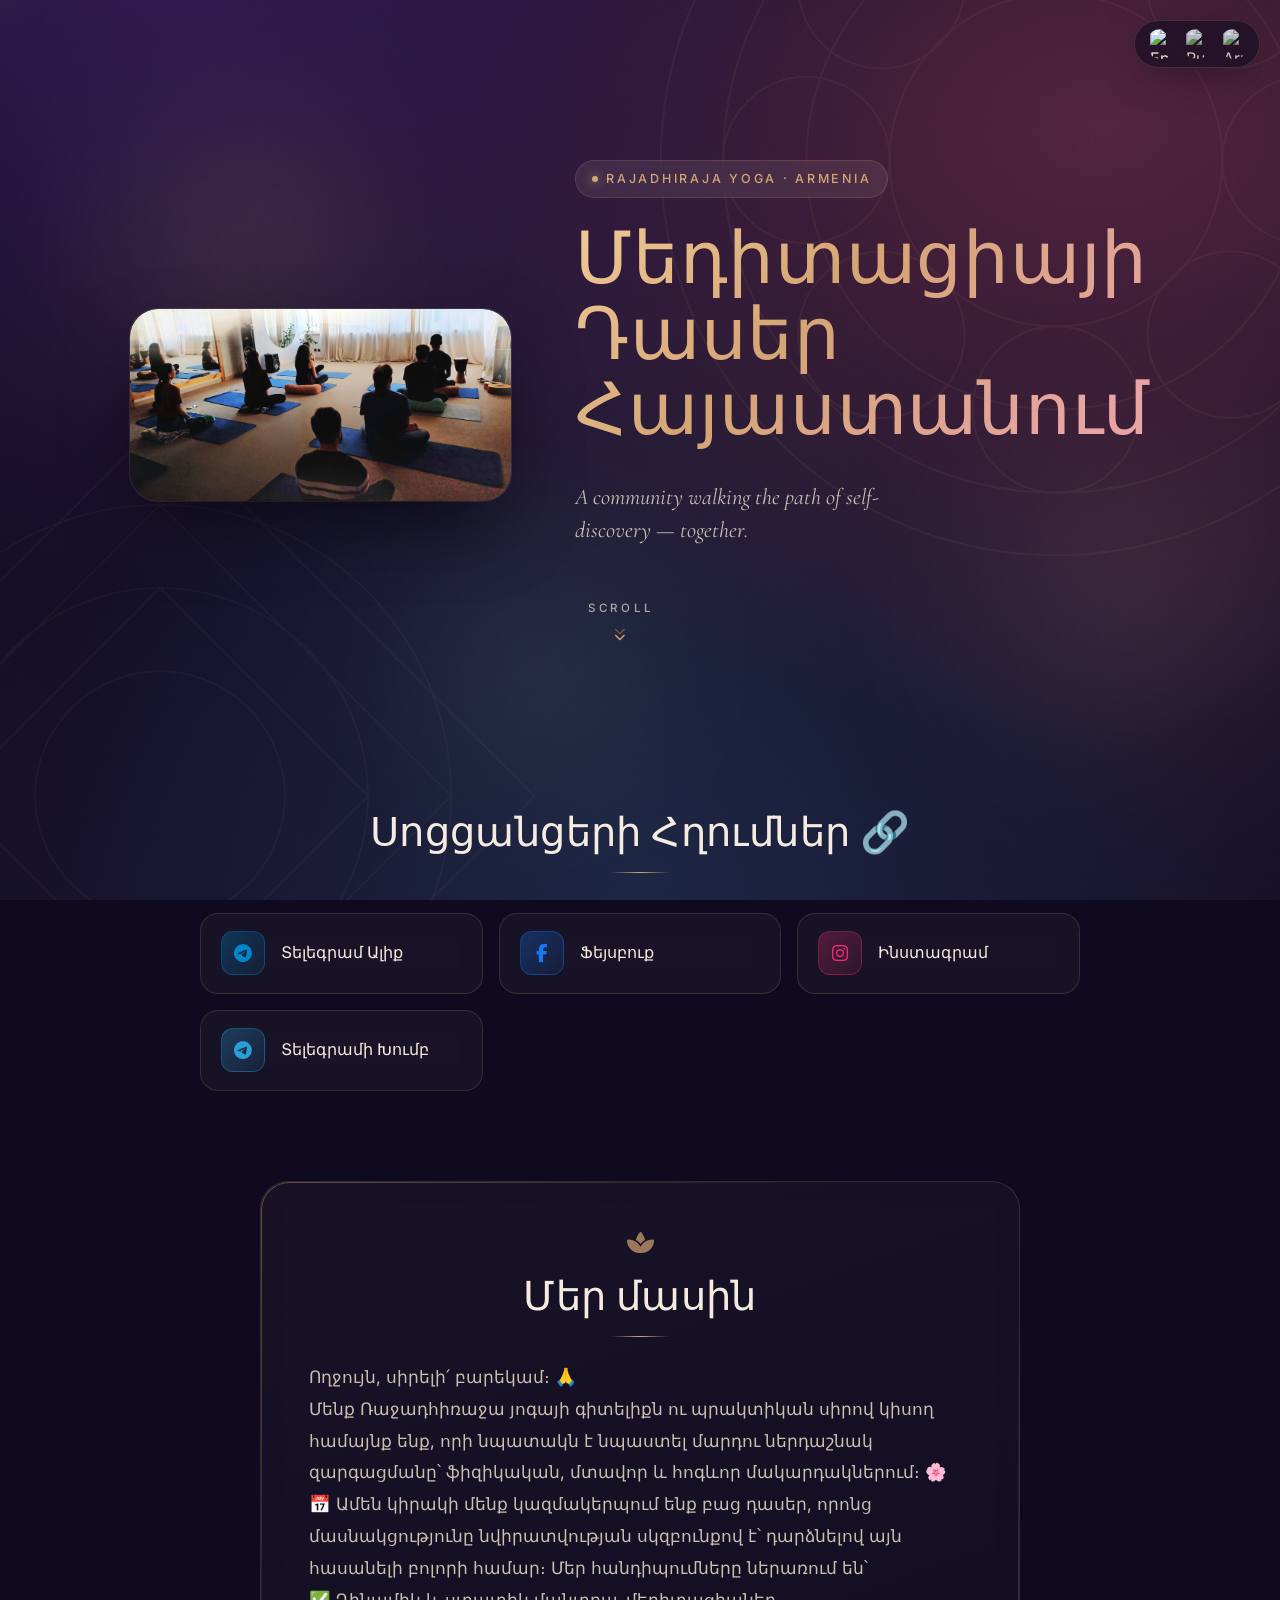
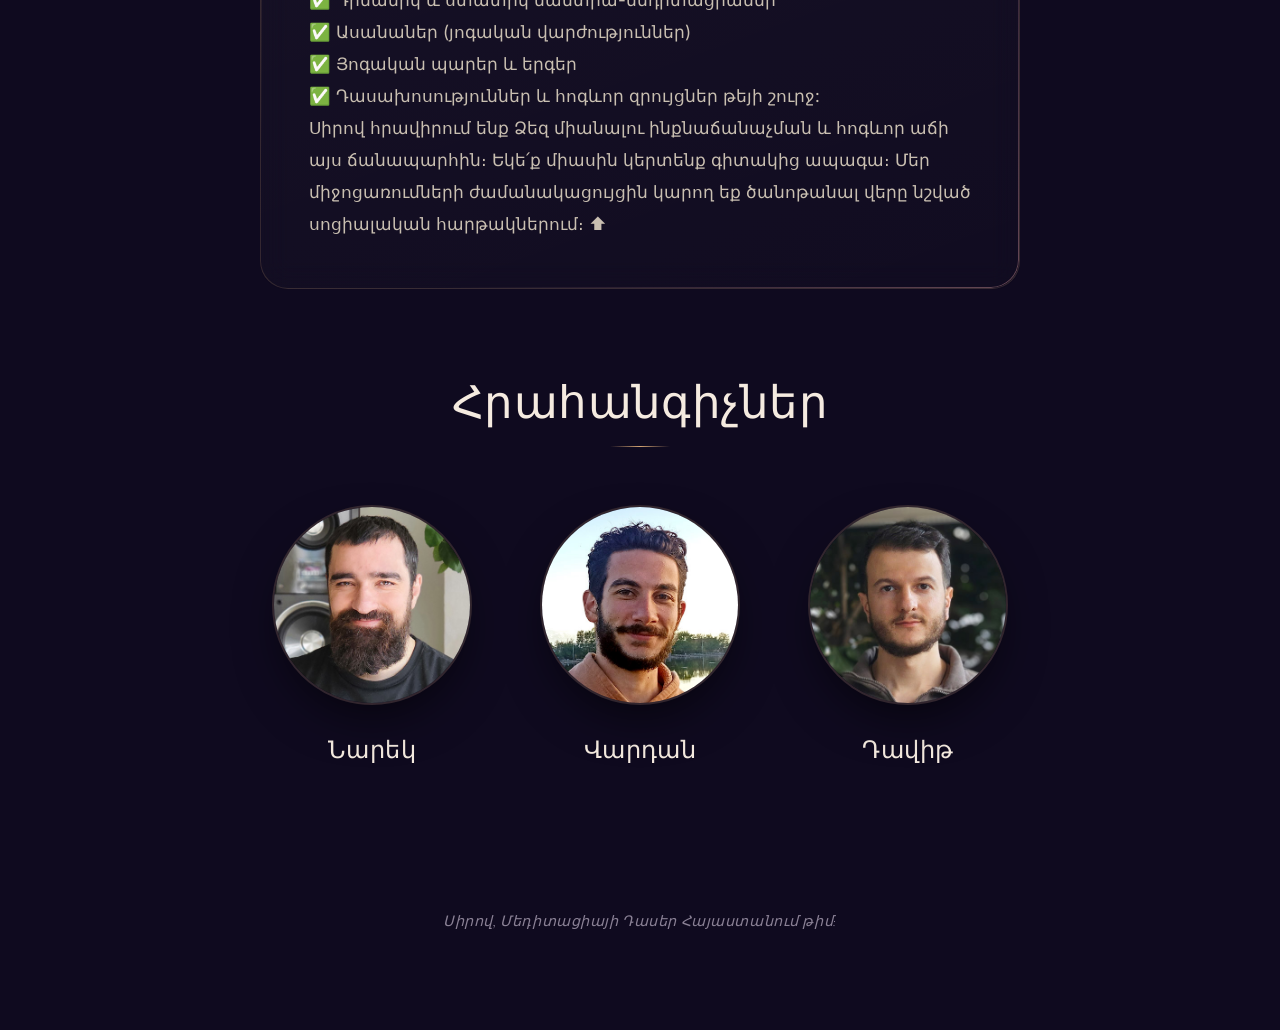
==== index.html @ d93dd768 "upgrade" ====
<!DOCTYPE html>
<html lang="en">
<head>
    <meta charset="UTF-8">
    <meta name="viewport" content="width=device-width, initial-scale=1.0">
    <meta name="theme-color" content="#1a1430">
    <meta name="description" content="Meditation Steps Armenia — a community sharing the wisdom and practice of Rajadhiraja yoga and meditation.">
    <title>Meditation Steps Armenia</title>

    <link rel="preconnect" href="https://fonts.googleapis.com">
    <link rel="preconnect" href="https://fonts.gstatic.com" crossorigin>
    <link href="https://fonts.googleapis.com/css2?family=Cormorant+Garamond:ital,wght@0,400;0,500;0,600;0,700;1,400&family=Inter:wght@300;400;500;600;700&family=Caveat:wght@500;600&display=swap" rel="stylesheet">
    <link rel="stylesheet" href="https://cdnjs.cloudflare.com/ajax/libs/font-awesome/6.5.1/css/all.min.css">
    <link rel="stylesheet" href="styles.css">
</head>
<body>
    <!-- Animated background -->
    <div class="cosmos" aria-hidden="true">
        <div class="cosmos__gradient"></div>
        <div class="cosmos__mandala cosmos__mandala--one">
            <svg viewBox="0 0 200 200" xmlns="http://www.w3.org/2000/svg">
                <g fill="none" stroke="currentColor" stroke-width="0.5">
                    <circle cx="100" cy="100" r="40"/>
                    <circle cx="100" cy="100" r="60"/>
                    <circle cx="100" cy="100" r="80"/>
                    <circle cx="100" cy="100" r="95"/>
                    <g>
                        <circle cx="100" cy="40" r="20"/>
                        <circle cx="100" cy="160" r="20"/>
                        <circle cx="40" cy="100" r="20"/>
                        <circle cx="160" cy="100" r="20"/>
                        <circle cx="58" cy="58" r="20"/>
                        <circle cx="142" cy="142" r="20"/>
                        <circle cx="58" cy="142" r="20"/>
                        <circle cx="142" cy="58" r="20"/>
                    </g>
                </g>
            </svg>
        </div>
        <div class="cosmos__mandala cosmos__mandala--two">
            <svg viewBox="0 0 200 200" xmlns="http://www.w3.org/2000/svg">
                <g fill="none" stroke="currentColor" stroke-width="0.4">
                    <polygon points="100,10 190,100 100,190 10,100"/>
                    <polygon points="100,30 170,100 100,170 30,100"/>
                    <polygon points="100,50 150,100 100,150 50,100"/>
                    <circle cx="100" cy="100" r="70"/>
                    <circle cx="100" cy="100" r="50"/>
                    <circle cx="100" cy="100" r="30"/>
                </g>
            </svg>
        </div>
        <div class="cosmos__orb cosmos__orb--one"></div>
        <div class="cosmos__orb cosmos__orb--two"></div>
        <div class="cosmos__orb cosmos__orb--three"></div>
    </div>

    <!-- Language Selector -->
    <header class="language-header">
        <div class="language-selector">
            <div class="language-item" data-lang="en" title="English">
                <img src="https://flagcdn.com/24x18/gb.png" alt="English">
            </div>
            <div class="language-item" data-lang="ru" title="Русский">
                <img src="https://flagcdn.com/24x18/ru.png" alt="Russian">
            </div>
            <div class="language-item" data-lang="am" title="Հայերեն">
                <img src="https://flagcdn.com/24x18/am.png" alt="Armenian">
            </div>
        </div>
    </header>

    <main class="container">
        <!-- Hero -->
        <section class="hero reveal">
            <div class="hero__visual">
                <div class="hero__frame">
                    <div class="single-image">
                        <img src="images/meditation-image.jpg" alt="Meditation Steps Armenia">
                    </div>
                    <div class="hero__glow"></div>
                </div>
            </div>
            <div class="hero__copy">
                <span class="eyebrow">
                    <span class="eyebrow__dot"></span>
                    Rajadhiraja Yoga · Armenia
                </span>
                <h1 class="main-header">Meditation Steps Armenia</h1>
                <p class="hero__tagline">A community walking the path of self-discovery — together.</p>
                <a href="#about" class="hero__scroll" aria-label="Scroll to content">
                    <span class="hero__scroll-label">Scroll</span>
                    <span class="hero__scroll-chevrons" aria-hidden="true">
                        <i class="fas fa-chevron-down"></i>
                        <i class="fas fa-chevron-down"></i>
                    </span>
                </a>
            </div>
        </section>

        <!-- Social Links -->
        <section class="section reveal">
            <h2 class="social-links-header">Social Media Links</h2>
            <div class="social-links">
                <a href="https://t.me/meditationstepsarmenia" target="_blank" rel="noopener" class="social-card telegram-channel" style="--brand:#0088cc;">
                    <span class="social-card__icon"><i class="fab fa-telegram-plane"></i></span>
                    <span class="social-card__label">Telegram Channel</span>
                    <span class="social-card__arrow"><i class="fas fa-arrow-up-right-from-square"></i></span>
                </a>
                <a href="https://www.facebook.com/profile.php?id=100045070191879" target="_blank" rel="noopener" class="social-card facebook-page" style="--brand:#1877f2;">
                    <span class="social-card__icon"><i class="fab fa-facebook-f"></i></span>
                    <span class="social-card__label">Facebook</span>
                    <span class="social-card__arrow"><i class="fas fa-arrow-up-right-from-square"></i></span>
                </a>
                <a href="https://www.instagram.com/meditationsteps_armenia/" target="_blank" rel="noopener" class="social-card instagram-page" style="--brand:#e1306c;">
                    <span class="social-card__icon"><i class="fab fa-instagram"></i></span>
                    <span class="social-card__label">Instagram</span>
                    <span class="social-card__arrow"><i class="fas fa-arrow-up-right-from-square"></i></span>
                </a>
                <a href="https://t.me/+H6SYQxOiGNYxMTMy" target="_blank" rel="noopener" class="social-card telegram-group" style="--brand:#27a0d8;">
                    <span class="social-card__icon"><i class="fab fa-telegram-plane"></i></span>
                    <span class="social-card__label">Telegram Group</span>
                    <span class="social-card__arrow"><i class="fas fa-arrow-up-right-from-square"></i></span>
                </a>
            </div>
        </section>

        <!-- Events -->
        <section class="section reveal">
            <div id="events-container"></div>
        </section>

        <!-- About -->
        <section id="about" class="section section--about reveal">
            <div class="section__decor">
                <i class="fas fa-spa"></i>
            </div>
            <h2 class="who-we-are-header">Who are we?</h2>
            <p class="who-we-are-desc">We are a community of Rajadhiraja yoga enthusiasts dedicated to spreading the timeless wisdom of yoga.</p>
        </section>

        <!-- Instructors -->
        <section class="section section--instructors reveal">
            <h1 class="instructors">Our Instructors</h1>
            <div class="image-container">
                <article class="image-item-instructor">
                    <div class="instructor-frame">
                        <img src="images/instructor_narek.jpg" alt="Narek">
                        <span class="instructor-frame__ring"></span>
                    </div>
                    <p class="instructor_narek">Narek</p>
                </article>
                <article class="image-item-instructor is-disabled" hidden>
                    <div class="instructor-frame">
                        <img src="images/instructor_vardan.jpg" alt="Vardan">
                        <span class="instructor-frame__ring"></span>
                    </div>
                    <p class="instructor_vardan">Vardan</p>
                </article>
                <article class="image-item-instructor">
                    <div class="instructor-frame">
                        <img src="images/instructor_davit.jpg" alt="Davit">
                        <span class="instructor-frame__ring"></span>
                    </div>
                    <p class="instructor_davit">Davit</p>
                </article>
            </div>
        </section>

        <footer>
            <div class="footer__ornament">
                <span></span>
                <i class="fas fa-om"></i>
                <span></span>
            </div>
            <p>Kindly, Meditation Steps Armenia team.</p>
        </footer>
    </main>

    <script src="events.js"></script>
    <script type="module" src="script.js"></script>
    <script>
        // Scroll-reveal animations
        const revealObserver = new IntersectionObserver((entries) => {
            entries.forEach(entry => {
                if (entry.isIntersecting) {
                    entry.target.classList.add('is-visible');
                    revealObserver.unobserve(entry.target);
                }
            });
        }, { threshold: 0.12, rootMargin: '0px 0px -60px 0px' });

        document.querySelectorAll('.reveal').forEach(el => revealObserver.observe(el));

        // Re-observe dynamically created event cards
        const eventsContainer = document.getElementById('events-container');
        if (eventsContainer) {
            const mo = new MutationObserver(() => {
                document.querySelectorAll('.event-item:not(.reveal-init)').forEach((el, i) => {
                    el.classList.add('reveal-init');
                    el.style.setProperty('--reveal-delay', `${i * 80}ms`);
                    revealObserver.observe(el);
                    el.classList.add('reveal');
                });
            });
            mo.observe(eventsContainer, { childList: true, subtree: true });
        }

        // Parallax on hero image
        const heroFrame = document.querySelector('.hero__frame');
        if (heroFrame && window.matchMedia('(pointer: fine)').matches) {
            heroFrame.addEventListener('mousemove', (e) => {
                const r = heroFrame.getBoundingClientRect();
                const x = (e.clientX - r.left) / r.width - 0.5;
                const y = (e.clientY - r.top) / r.height - 0.5;
                heroFrame.style.setProperty('--rx', `${y * -6}deg`);
                heroFrame.style.setProperty('--ry', `${x * 8}deg`);
            });
            heroFrame.addEventListener('mouseleave', () => {
                heroFrame.style.setProperty('--rx', '0deg');
                heroFrame.style.setProperty('--ry', '0deg');
            });
        }

        // Soft cursor glow on pointer-fine devices
        if (window.matchMedia('(pointer: fine)').matches) {
            const glow = document.createElement('div');
            glow.className = 'cursor-glow';
            document.body.appendChild(glow);
            window.addEventListener('mousemove', (e) => {
                glow.style.transform = `translate(${e.clientX}px, ${e.clientY}px)`;
            });
        }
    </script>
</body>
</html>
---- styles.css ----
/* ============================================
   Meditation Steps Armenia — Sacred Dawn theme
   ============================================ */

:root {
  /* Palette */
  --c-bg-deep: #0f0a1f;
  --c-bg: #1a1430;
  --c-bg-soft: #241a45;
  --c-surface: rgba(255, 245, 230, 0.04);
  --c-surface-strong: rgba(255, 245, 230, 0.08);
  --c-border: rgba(212, 165, 116, 0.18);
  --c-border-strong: rgba(212, 165, 116, 0.35);

  --c-gold: #d4a574;
  --c-gold-bright: #f0c896;
  --c-gold-deep: #b8864e;
  --c-rose: #e8a4a4;
  --c-sage: #a8b5a0;
  --c-coral: #e89b7a;

  --c-text: #f5ebe0;
  --c-text-muted: #c9bfb1;
  --c-text-dim: #8a8195;

  /* Typography */
  --ff-serif: 'Cormorant Garamond', 'Georgia', serif;
  --ff-sans: 'Inter', -apple-system, BlinkMacSystemFont, 'Segoe UI', sans-serif;
  --ff-script: 'Caveat', cursive;

  /* Tokens */
  --radius-sm: 8px;
  --radius: 18px;
  --radius-lg: 28px;
  --radius-pill: 999px;

  --shadow-soft: 0 10px 40px -12px rgba(0, 0, 0, 0.5);
  --shadow-glow: 0 0 60px -10px rgba(212, 165, 116, 0.35);

  --ease-out: cubic-bezier(0.16, 1, 0.3, 1);
  --ease-spring: cubic-bezier(0.34, 1.56, 0.64, 1);
}

* {
  margin: 0;
  padding: 0;
  box-sizing: border-box;
}

html {
  scroll-behavior: smooth;
}

body {
  font-family: var(--ff-sans);
  font-weight: 400;
  line-height: 1.7;
  color: var(--c-text);
  background: var(--c-bg-deep);
  min-height: 100vh;
  overflow-x: hidden;
  -webkit-font-smoothing: antialiased;
  -moz-osx-font-smoothing: grayscale;
  position: relative;
}

/* Subtle grain on entire page */
body::before {
  content: '';
  position: fixed;
  inset: 0;
  pointer-events: none;
  z-index: 1;
  opacity: 0.4;
  mix-blend-mode: overlay;
  background-image: url("data:image/svg+xml;utf8,<svg xmlns='http://www.w3.org/2000/svg' width='200' height='200'><filter id='n'><feTurbulence type='fractalNoise' baseFrequency='0.85' numOctaves='2' stitchTiles='stitch'/><feColorMatrix values='0 0 0 0 0  0 0 0 0 0  0 0 0 0 0  0 0 0 0.4 0'/></filter><rect width='200' height='200' filter='url(%23n)'/></svg>");
}

/* ============ Cosmic background ============ */

.cosmos {
  position: fixed;
  inset: 0;
  z-index: 0;
  overflow: hidden;
  pointer-events: none;
}

.cosmos__gradient {
  position: absolute;
  inset: -10%;
  background:
    radial-gradient(ellipse at 20% 0%, #3b1f5e 0%, transparent 45%),
    radial-gradient(ellipse at 80% 20%, #5a2845 0%, transparent 50%),
    radial-gradient(ellipse at 50% 90%, #1f2a4a 0%, transparent 55%),
    linear-gradient(180deg, var(--c-bg-deep) 0%, var(--c-bg) 100%);
}

.cosmos__mandala {
  position: absolute;
  color: var(--c-gold);
  opacity: 0.07;
  width: 65vw;
  max-width: 900px;
  aspect-ratio: 1;
}

.cosmos__mandala svg {
  width: 100%;
  height: 100%;
}

.cosmos__mandala--one {
  top: -20vw;
  right: -15vw;
  animation: spin-slow 120s linear infinite;
}

.cosmos__mandala--two {
  bottom: -25vw;
  left: -20vw;
  animation: spin-slow 180s linear infinite reverse;
  color: var(--c-rose);
  opacity: 0.05;
}

.cosmos__orb {
  position: absolute;
  border-radius: 50%;
  filter: blur(80px);
  opacity: 0.55;
  animation: float-orb 18s ease-in-out infinite;
}

.cosmos__orb--one {
  width: 360px;
  height: 360px;
  background: radial-gradient(circle, rgba(212, 165, 116, 0.5), transparent 70%);
  top: 8%;
  left: 5%;
}

.cosmos__orb--two {
  width: 480px;
  height: 480px;
  background: radial-gradient(circle, rgba(232, 164, 164, 0.35), transparent 70%);
  top: 40%;
  right: -8%;
  animation-delay: -6s;
  animation-duration: 22s;
}

.cosmos__orb--three {
  width: 300px;
  height: 300px;
  background: radial-gradient(circle, rgba(168, 181, 160, 0.4), transparent 70%);
  bottom: 10%;
  left: 30%;
  animation-delay: -12s;
  animation-duration: 26s;
}

@keyframes spin-slow {
  to { transform: rotate(360deg); }
}

@keyframes float-orb {
  0%, 100% { transform: translate(0, 0) scale(1); }
  33% { transform: translate(40px, -30px) scale(1.08); }
  66% { transform: translate(-30px, 40px) scale(0.95); }
}

/* ============ Cursor glow ============ */
.cursor-glow {
  position: fixed;
  top: 0;
  left: 0;
  width: 24px;
  height: 24px;
  margin: -12px 0 0 -12px;
  border-radius: 50%;
  background: radial-gradient(circle, rgba(240, 200, 150, 0.5), transparent 65%);
  filter: blur(20px);
  pointer-events: none;
  z-index: 2;
  transition: transform 0.15s ease-out;
  will-change: transform;
}

/* ============ Layout ============ */

.container {
  position: relative;
  z-index: 5;
  max-width: 1100px;
  margin-inline: auto;
  padding: 0 clamp(1.25rem, 4vw, 2.5rem) 4rem;
}

.section {
  margin-block: clamp(3rem, 7vw, 6rem);
  position: relative;
}

.section__decor {
  display: flex;
  justify-content: center;
  margin-bottom: 1.25rem;
  font-size: 1.5rem;
  color: var(--c-gold);
  opacity: 0.7;
}

/* ============ Reveal animations ============ */

.reveal {
  opacity: 0;
  transform: translateY(40px);
  transition:
    opacity 0.9s var(--ease-out),
    transform 0.9s var(--ease-out);
  transition-delay: var(--reveal-delay, 0ms);
}

.reveal.is-visible {
  opacity: 1;
  transform: translateY(0);
}

@media (prefers-reduced-motion: reduce) {
  .reveal { opacity: 1; transform: none; transition: none; }
  .cosmos__mandala, .cosmos__orb { animation: none; }
}

/* ============ Typography ============ */

h1, h2, h3 {
  font-family: var(--ff-serif);
  font-weight: 500;
  letter-spacing: 0.01em;
  line-height: 1.15;
  color: var(--c-text);
}

.eyebrow {
  display: inline-flex;
  align-items: center;
  gap: 0.5rem;
  font-family: var(--ff-sans);
  font-size: 0.78rem;
  font-weight: 500;
  text-transform: uppercase;
  letter-spacing: 0.22em;
  color: var(--c-gold);
  padding: 0.45rem 1rem;
  background: var(--c-surface-strong);
  border: 1px solid var(--c-border);
  border-radius: var(--radius-pill);
  backdrop-filter: blur(10px);
  -webkit-backdrop-filter: blur(10px);
}

.eyebrow__dot {
  width: 6px;
  height: 6px;
  border-radius: 50%;
  background: var(--c-gold);
  box-shadow: 0 0 12px var(--c-gold);
  animation: pulse 2.4s ease-in-out infinite;
}

@keyframes pulse {
  0%, 100% { opacity: 1; transform: scale(1); }
  50% { opacity: 0.5; transform: scale(0.8); }
}

.main-header {
  font-family: var(--ff-serif);
  font-size: clamp(2.5rem, 6vw, 4.5rem);
  font-weight: 500;
  line-height: 1.05;
  background: linear-gradient(135deg, var(--c-gold-bright) 0%, var(--c-gold) 40%, var(--c-rose) 90%);
  -webkit-background-clip: text;
  background-clip: text;
  -webkit-text-fill-color: transparent;
  text-align: left;
  margin: 0.5rem 0 0.75rem;
}

h2 {
  font-size: clamp(1.75rem, 3.5vw, 2.5rem);
  text-align: center;
  margin-bottom: 2rem;
  position: relative;
}

h2::after {
  content: '';
  display: block;
  width: 60px;
  height: 1px;
  background: linear-gradient(90deg, transparent, var(--c-gold), transparent);
  margin: 1rem auto 0;
}

/* ============ Language Header ============ */

.language-header {
  position: fixed;
  top: 1.25rem;
  right: 1.25rem;
  z-index: 50;
}

.language-selector {
  display: flex;
  align-items: center;
  gap: 0.4rem;
  padding: 0.5rem 0.65rem;
  background: rgba(15, 10, 31, 0.6);
  border: 1px solid var(--c-border);
  border-radius: var(--radius-pill);
  backdrop-filter: blur(20px);
  -webkit-backdrop-filter: blur(20px);
  box-shadow: var(--shadow-soft);
}

.language-item {
  position: relative;
  cursor: pointer;
  width: 30px;
  height: 30px;
  border-radius: 50%;
  display: grid;
  place-items: center;
  transition: transform 0.3s var(--ease-spring);
  overflow: hidden;
}

.language-item img {
  width: 22px;
  height: auto;
  display: block;
  border-radius: 3px;
  filter: grayscale(0.4) brightness(0.85);
  transition: filter 0.3s ease;
}

.language-item:hover {
  transform: scale(1.15);
}

.language-item:hover img {
  filter: none;
}

.language-item.selected img {
  filter: none;
}

.language-item.selected::after {
  content: '';
  position: absolute;
  inset: -3px;
  border: 1.5px solid var(--c-gold);
  border-radius: 50%;
  background: transparent;
  z-index: 1;
  animation: ring-in 0.5s var(--ease-spring);
}

@keyframes ring-in {
  from { transform: scale(0.6); opacity: 0; }
  to { transform: scale(1); opacity: 1; }
}

/* ============ Hero ============ */

.hero {
  display: grid;
  grid-template-columns: 1.1fr 1fr;
  gap: clamp(1.5rem, 5vw, 4rem);
  align-items: center;
  min-height: clamp(420px, 80vh, 720px);
  padding-top: clamp(4rem, 10vh, 7rem);
}

.hero__visual {
  perspective: 1200px;
}

.hero__frame {
  position: relative;
  border-radius: var(--radius-lg);
  overflow: hidden;
  transform: rotateX(var(--rx, 0deg)) rotateY(var(--ry, 0deg));
  transition: transform 0.5s var(--ease-out);
  transform-style: preserve-3d;
  box-shadow:
    0 30px 80px -20px rgba(0, 0, 0, 0.7),
    0 0 0 1px var(--c-border);
}

.hero__frame::before {
  content: '';
  position: absolute;
  inset: 0;
  background: linear-gradient(135deg, rgba(212, 165, 116, 0.12), transparent 50%, rgba(232, 164, 164, 0.1));
  z-index: 2;
  pointer-events: none;
  mix-blend-mode: overlay;
}

.single-image {
  text-align: center;
  margin: 0;
}

.single-image img {
  display: block;
  width: 100%;
  height: auto;
  border-radius: var(--radius-lg);
  transition: transform 1.2s var(--ease-out);
}

.hero__frame:hover .single-image img {
  transform: scale(1.04);
}

.hero__glow {
  position: absolute;
  inset: -20%;
  background: radial-gradient(circle at 30% 30%, rgba(212, 165, 116, 0.35), transparent 60%);
  filter: blur(40px);
  z-index: -1;
  opacity: 0.8;
  animation: float-orb 14s ease-in-out infinite;
}

.hero__copy {
  display: flex;
  flex-direction: column;
  align-items: flex-start;
  gap: 1.1rem;
  position: relative;
}

.hero__tagline {
  font-family: var(--ff-serif);
  font-style: italic;
  font-size: clamp(1.15rem, 2vw, 1.4rem);
  color: var(--c-text-muted);
  max-width: 32ch;
  line-height: 1.5;
}

.hero__scroll {
  margin-top: 1.75rem;
  display: inline-flex;
  flex-direction: column;
  align-items: center;
  gap: 0.45rem;
  text-decoration: none;
  color: var(--c-text-muted);
  font-family: var(--ff-sans);
  font-size: 0.72rem;
  font-weight: 500;
  letter-spacing: 0.32em;
  text-transform: uppercase;
  padding: 0.4rem 0.8rem;
  border-radius: var(--radius-pill);
  transition: color 0.3s ease, transform 0.3s var(--ease-spring);
}

.hero__scroll:hover {
  color: var(--c-gold);
  transform: translateY(2px);
}

.hero__scroll-label {
  opacity: 0.85;
}

.hero__scroll-chevrons {
  display: grid;
  place-items: center;
  line-height: 0.4;
  height: 18px;
}

.hero__scroll-chevrons i {
  font-size: 0.7rem;
  color: var(--c-gold);
  animation: chevron-bounce 2s var(--ease-out) infinite;
}

.hero__scroll-chevrons i:nth-child(1) {
  opacity: 0.4;
  animation-delay: 0s;
}

.hero__scroll-chevrons i:nth-child(2) {
  opacity: 1;
  margin-top: -6px;
  animation-delay: 0.2s;
}

@keyframes chevron-bounce {
  0%, 100% { transform: translateY(0); }
  50% { transform: translateY(5px); }
}

@media (max-width: 860px) {
  .hero {
    grid-template-columns: 1fr;
    text-align: center;
    padding-top: 5rem;
    min-height: auto;
  }
  .hero__copy { align-items: center; }
  .hero__tagline { text-align: center; }
  .main-header { text-align: center; }
}

/* ============ Social Links ============ */

.social-links-header {
  margin-bottom: 2.5rem;
}

.social-links {
  display: grid;
  grid-template-columns: repeat(auto-fit, minmax(220px, 1fr));
  gap: 1rem;
  max-width: 880px;
  margin-inline: auto;
}

.social-card {
  --brand: var(--c-gold);
  position: relative;
  display: flex;
  align-items: center;
  gap: 1rem;
  padding: 1.1rem 1.25rem;
  background: var(--c-surface);
  border: 1px solid var(--c-border);
  border-radius: var(--radius);
  text-decoration: none;
  color: var(--c-text);
  font-weight: 500;
  font-size: 0.98rem;
  backdrop-filter: blur(14px);
  -webkit-backdrop-filter: blur(14px);
  overflow: hidden;
  transition:
    transform 0.4s var(--ease-out),
    border-color 0.4s ease,
    background 0.4s ease;
  isolation: isolate;
}

.social-card::before {
  content: '';
  position: absolute;
  inset: 0;
  background: radial-gradient(circle at 0% 50%, var(--brand), transparent 55%);
  opacity: 0;
  transition: opacity 0.5s ease;
  z-index: -1;
}

.social-card:hover {
  transform: translateY(-4px);
  border-color: var(--brand);
  background: var(--c-surface-strong);
}

.social-card:hover::before {
  opacity: 0.15;
}

.social-card__icon {
  width: 44px;
  height: 44px;
  display: grid;
  place-items: center;
  border-radius: 12px;
  background: linear-gradient(135deg, color-mix(in srgb, var(--brand) 30%, transparent), color-mix(in srgb, var(--brand) 10%, transparent));
  color: var(--brand);
  font-size: 1.15rem;
  border: 1px solid color-mix(in srgb, var(--brand) 35%, transparent);
  transition: transform 0.5s var(--ease-spring), color 0.3s ease;
  flex-shrink: 0;
}

.social-card:hover .social-card__icon {
  transform: rotate(-8deg) scale(1.08);
}

.social-card__label {
  flex: 1;
}

.social-card__arrow {
  font-size: 0.75rem;
  color: var(--c-text-dim);
  opacity: 0;
  transform: translateX(-6px);
  transition: opacity 0.3s ease, transform 0.3s var(--ease-spring), color 0.3s ease;
}

.social-card:hover .social-card__arrow {
  opacity: 1;
  transform: translateX(0);
  color: var(--brand);
}

/* Keep these icon brand colors specific in case JS adds anything */
.fa-telegram-plane { color: inherit; }
.fa-facebook { color: inherit; }
.fa-instagram { color: inherit; }

/* ============ About ============ */

.section--about {
  max-width: 760px;
  margin-inline: auto;
  text-align: center;
  padding: clamp(2rem, 4vw, 3rem) clamp(1.5rem, 4vw, 3rem);
  background: linear-gradient(160deg, rgba(255, 245, 230, 0.04), rgba(255, 245, 230, 0.01));
  border: 1px solid var(--c-border);
  border-radius: var(--radius-lg);
  backdrop-filter: blur(14px);
  -webkit-backdrop-filter: blur(14px);
  position: relative;
}

.section--about::before {
  content: '';
  position: absolute;
  inset: 0;
  border-radius: inherit;
  padding: 1px;
  background: linear-gradient(135deg, var(--c-gold), transparent 40%, transparent 60%, var(--c-rose));
  -webkit-mask: linear-gradient(#000 0 0) content-box, linear-gradient(#000 0 0);
  mask: linear-gradient(#000 0 0) content-box, linear-gradient(#000 0 0);
  -webkit-mask-composite: xor;
  mask-composite: exclude;
  opacity: 0.4;
  pointer-events: none;
}

.who-we-are-header {
  margin-bottom: 1.5rem;
}

.who-we-are-desc {
  font-family: var(--ff-sans);
  font-size: clamp(1rem, 1.6vw, 1.08rem);
  line-height: 1.85;
  color: var(--c-text-muted);
  white-space: pre-line;
  text-align: left;
}

/* ============ Instructors ============ */

.section--instructors .instructors {
  font-family: var(--ff-serif);
  font-size: clamp(2rem, 4vw, 2.8rem);
  font-weight: 500;
  text-align: center;
  margin-bottom: 3rem;
  letter-spacing: 0.01em;
  color: var(--c-text);
}

.section--instructors .instructors::after {
  content: '';
  display: block;
  width: 60px;
  height: 1px;
  background: linear-gradient(90deg, transparent, var(--c-gold), transparent);
  margin: 1rem auto 0;
}

.image-container {
  display: flex;
  justify-content: center;
  flex-wrap: wrap;
  gap: clamp(1.5rem, 4vw, 3rem);
  margin-bottom: 1.5rem;
  align-items: stretch;
}

.image-item-instructor {
  text-align: center;
  display: flex;
  flex-direction: column;
  align-items: center;
  gap: 1rem;
  transition: transform 0.5s var(--ease-out);
}

.image-item-instructor:hover {
  transform: translateY(-6px);
}

.instructor-frame {
  position: relative;
  width: 220px;
  height: 220px;
  display: grid;
  place-items: center;
}

.instructor-frame img {
  width: 200px;
  height: 200px;
  object-fit: cover;
  border-radius: 50%;
  border: 2px solid var(--c-border);
  box-shadow: 0 20px 50px -15px rgba(0, 0, 0, 0.7);
  transition: transform 0.6s var(--ease-out), border-color 0.4s ease;
  z-index: 2;
}

.instructor-frame__ring {
  position: absolute;
  inset: 0;
  border-radius: 50%;
  background: conic-gradient(from 0deg, var(--c-gold), var(--c-rose), var(--c-sage), var(--c-gold));
  filter: blur(2px);
  opacity: 0;
  transition: opacity 0.5s ease;
  z-index: 1;
}

.instructor-frame__ring::after {
  content: '';
  position: absolute;
  inset: 6px;
  border-radius: 50%;
  background: var(--c-bg-deep);
}

.image-item-instructor:hover .instructor-frame__ring {
  opacity: 1;
  animation: spin-slow 8s linear infinite;
}

.image-item-instructor:hover .instructor-frame img {
  transform: scale(1.04);
  border-color: transparent;
}

.image-item-instructor p {
  font-family: var(--ff-serif);
  font-size: 1.5rem;
  font-weight: 500;
  color: var(--c-text);
  letter-spacing: 0.02em;
}

/* ============ Events ============ */

#events-container {
  margin: 0;
  padding: 0;
}

.events-header {
  font-family: var(--ff-serif);
  font-size: clamp(1.75rem, 3.5vw, 2.5rem);
  font-weight: 500;
  text-align: center;
  margin-bottom: 2rem;
  color: var(--c-text);
  border-bottom: none;
  padding-bottom: 0;
  position: relative;
}

.events-header::after {
  content: '';
  display: block;
  width: 60px;
  height: 1px;
  background: linear-gradient(90deg, transparent, var(--c-gold), transparent);
  margin: 1rem auto 0;
}

.events-wrapper {
  display: grid;
  grid-template-columns: repeat(auto-fit, minmax(260px, 1fr));
  gap: 1.5rem;
  max-width: 980px;
  margin-inline: auto;
}

.event-item {
  display: flex;
  flex-direction: column;
  background: var(--c-surface);
  border: 1px solid var(--c-border);
  border-radius: var(--radius);
  overflow: hidden;
  backdrop-filter: blur(14px);
  -webkit-backdrop-filter: blur(14px);
  transition: transform 0.5s var(--ease-out), border-color 0.4s ease, box-shadow 0.4s ease;
  position: relative;
}

.event-item.reveal {
  opacity: 0;
  transform: translateY(40px);
}
.event-item.reveal.is-visible {
  opacity: 1;
  transform: translateY(0);
}

.event-item:hover {
  transform: translateY(-6px);
  border-color: var(--c-border-strong);
  box-shadow: 0 30px 60px -25px rgba(0, 0, 0, 0.7), 0 0 0 1px var(--c-border-strong);
}

.event-item a {
  display: block;
  text-decoration: none;
  color: inherit;
}

.event-item img {
  width: 100%;
  height: 180px;
  object-fit: cover;
  display: block;
  transition: transform 0.8s var(--ease-out);
}

.event-item:hover img {
  transform: scale(1.06);
}

.event-description {
  font-family: var(--ff-serif);
  font-size: 1.25rem;
  font-weight: 500;
  line-height: 1.35;
  margin: 1rem 1.25rem 0.5rem;
  color: var(--c-text);
}

.event-datetime {
  font-size: 0.85rem;
  color: var(--c-gold);
  font-style: normal;
  font-weight: 500;
  letter-spacing: 0.04em;
  margin: 0 1.25rem 0.75rem;
  padding-top: 0.5rem;
  border-top: 1px solid var(--c-border);
  display: flex;
  align-items: center;
  gap: 0.5rem;
}

.event-datetime::before {
  content: '\f073';
  font-family: 'Font Awesome 6 Free';
  font-weight: 900;
  font-size: 0.8rem;
  opacity: 0.8;
}

.event-location {
  display: inline-flex;
  align-items: center;
  gap: 0.4rem;
  font-size: 0.85rem;
  color: var(--c-text-muted);
  text-decoration: none;
  margin: 0 1.25rem 1.25rem;
  padding-top: 0.25rem;
  transition: color 0.3s ease;
}

.event-location:hover {
  color: var(--c-gold);
}

/* ============ Footer ============ */

footer {
  text-align: center;
  padding: 3rem 1.25rem 2rem;
  margin-top: 4rem;
  font-size: 0.9rem;
  color: var(--c-text-dim);
  font-family: var(--ff-serif);
  font-style: italic;
  letter-spacing: 0.04em;
}

.footer__ornament {
  display: flex;
  align-items: center;
  justify-content: center;
  gap: 1rem;
  margin-bottom: 1rem;
  color: var(--c-gold);
}

.footer__ornament span {
  width: 80px;
  height: 1px;
  background: linear-gradient(90deg, transparent, var(--c-gold-deep));
}

.footer__ornament span:last-child {
  background: linear-gradient(90deg, var(--c-gold-deep), transparent);
}

.footer__ornament i {
  font-size: 1.1rem;
  opacity: 0.85;
}

/* ============ Selection ============ */
::selection {
  background: var(--c-gold);
  color: var(--c-bg-deep);
}

/* ============ Scrollbar ============ */
::-webkit-scrollbar {
  width: 10px;
}
::-webkit-scrollbar-track {
  background: var(--c-bg-deep);
}
::-webkit-scrollbar-thumb {
  background: linear-gradient(var(--c-gold-deep), var(--c-bg-soft));
  border-radius: 10px;
  border: 2px solid var(--c-bg-deep);
}
::-webkit-scrollbar-thumb:hover {
  background: linear-gradient(var(--c-gold), var(--c-gold-deep));
}

/* ============ Media ============ */
@media (max-width: 640px) {
  .language-header {
    top: 0.75rem;
    right: 0.75rem;
  }
  .image-container {
    flex-direction: column;
    align-items: center;
  }
  .instructor-frame, .instructor-frame img {
    width: 180px;
    height: 180px;
  }
  .instructor-frame img {
    width: 168px;
    height: 168px;
  }
}
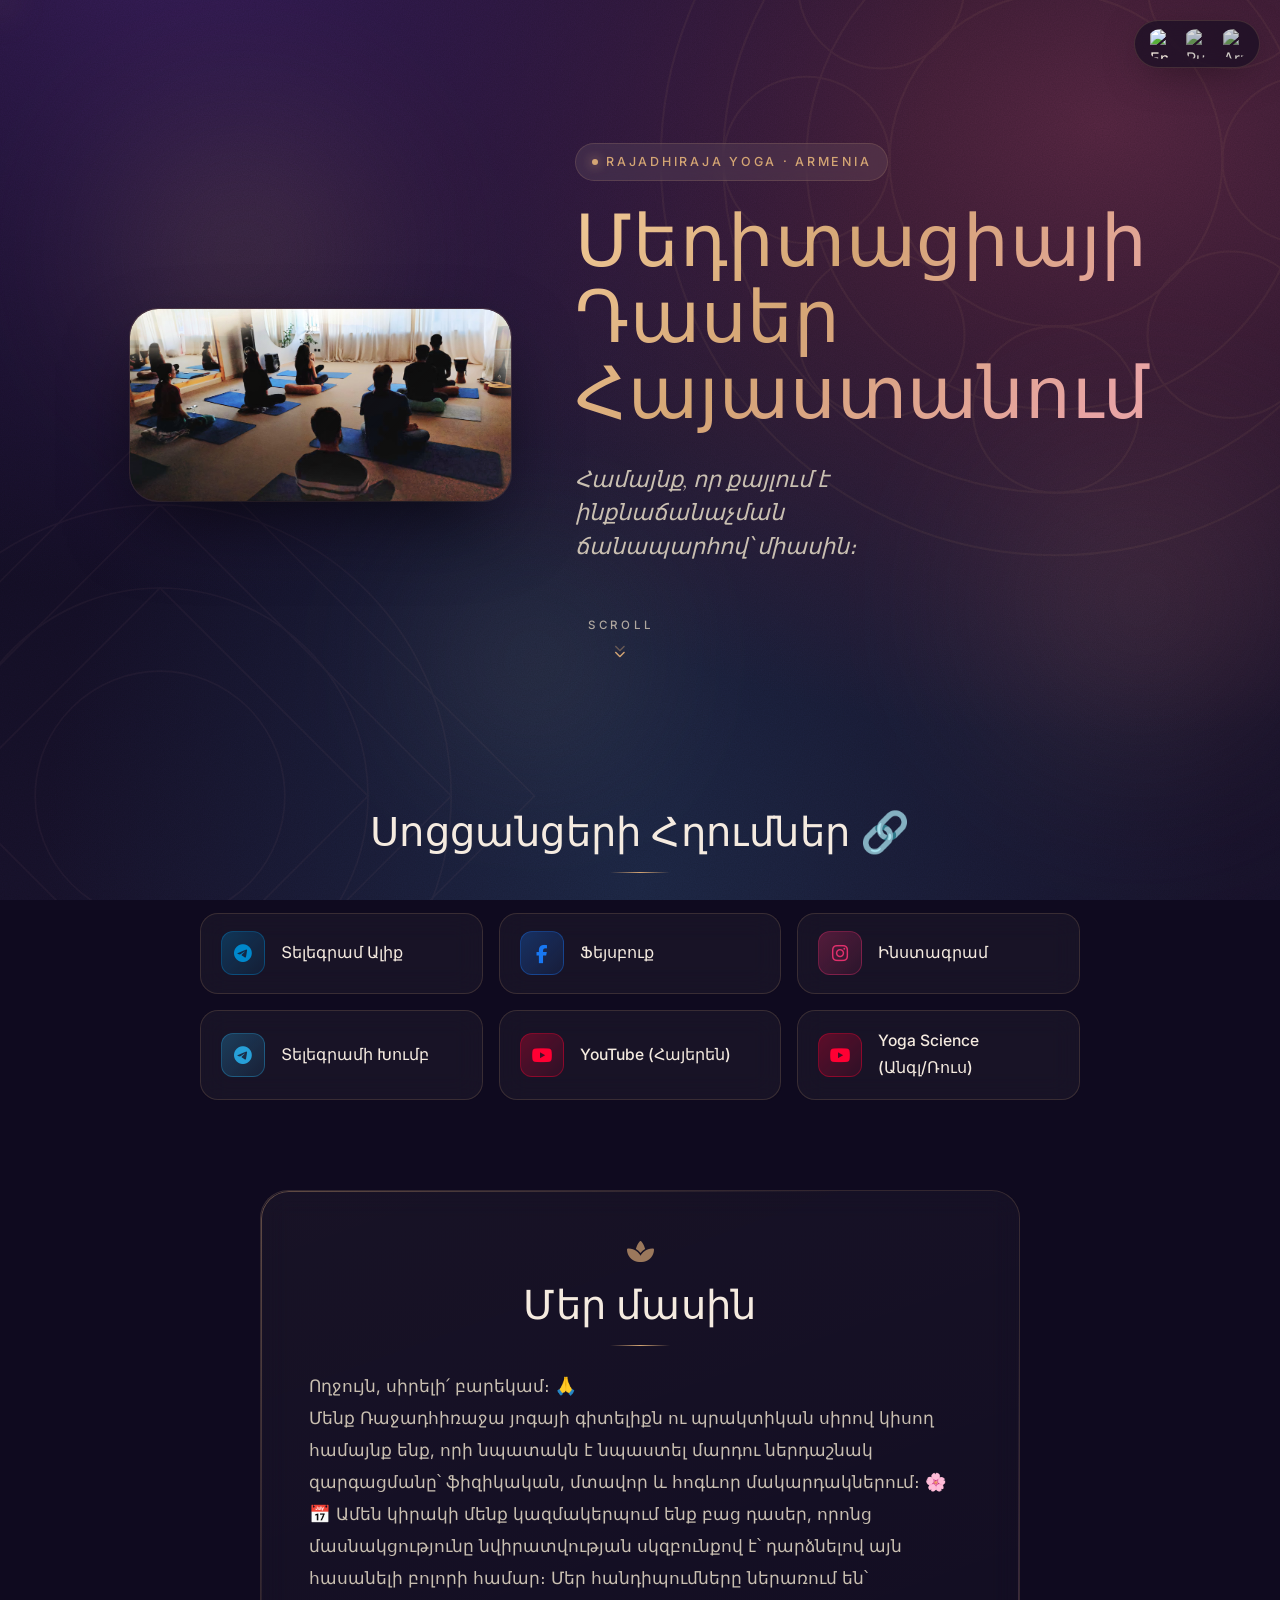
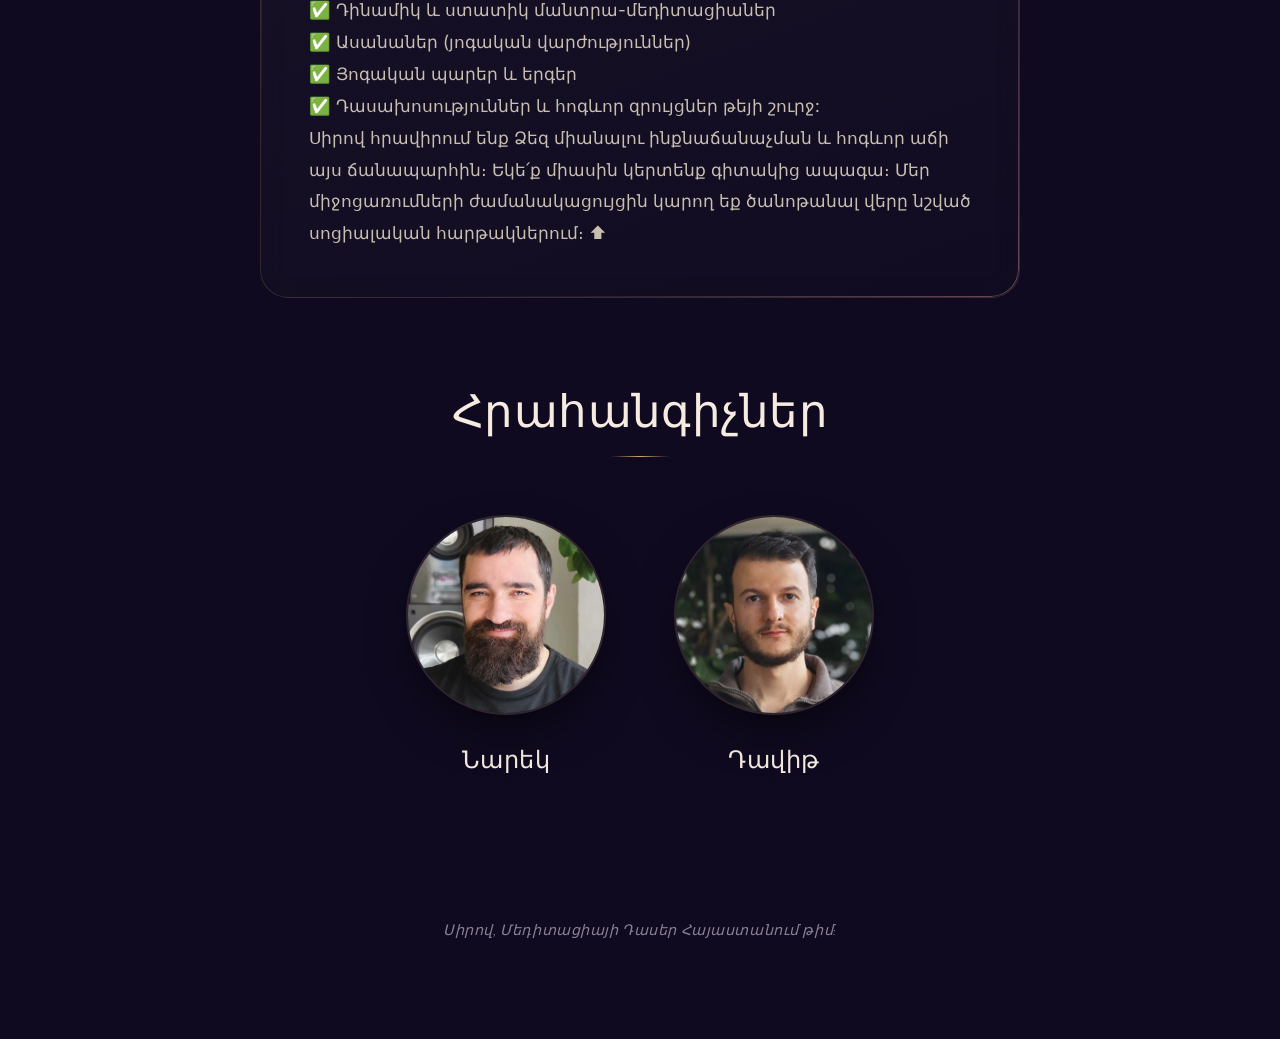
==== commit fcdb1b4d: "minor updates" ====
--- a/index.html
+++ b/index.html
@@ -121,6 +121,16 @@
                     <span class="social-card__label">Telegram Group</span>
                     <span class="social-card__arrow"><i class="fas fa-arrow-up-right-from-square"></i></span>
                 </a>
+                <a href="https://www.youtube.com/channel/UCzT_hGpitTyPGEDhSBVHOaw" target="_blank" rel="noopener" class="social-card youtube-armenian" style="--brand:#ff0033;">
+                    <span class="social-card__icon"><i class="fab fa-youtube"></i></span>
+                    <span class="social-card__label">YouTube (Armenian)</span>
+                    <span class="social-card__arrow"><i class="fas fa-arrow-up-right-from-square"></i></span>
+                </a>
+                <a href="https://www.youtube.com/channel/UCcC44FHLfQOupIRxaZTkBrA" target="_blank" rel="noopener" class="social-card youtube-yoga-science" style="--brand:#ff0033;">
+                    <span class="social-card__icon"><i class="fab fa-youtube"></i></span>
+                    <span class="social-card__label">Yoga Science (Eng/Rus)</span>
+                    <span class="social-card__arrow"><i class="fas fa-arrow-up-right-from-square"></i></span>
+                </a>
             </div>
         </section>
 
--- a/styles.css
+++ b/styles.css
@@ -45,6 +45,10 @@
   margin: 0;
   padding: 0;
   box-sizing: border-box;
+}
+
+[hidden] {
+  display: none !important;
 }
 
 html {
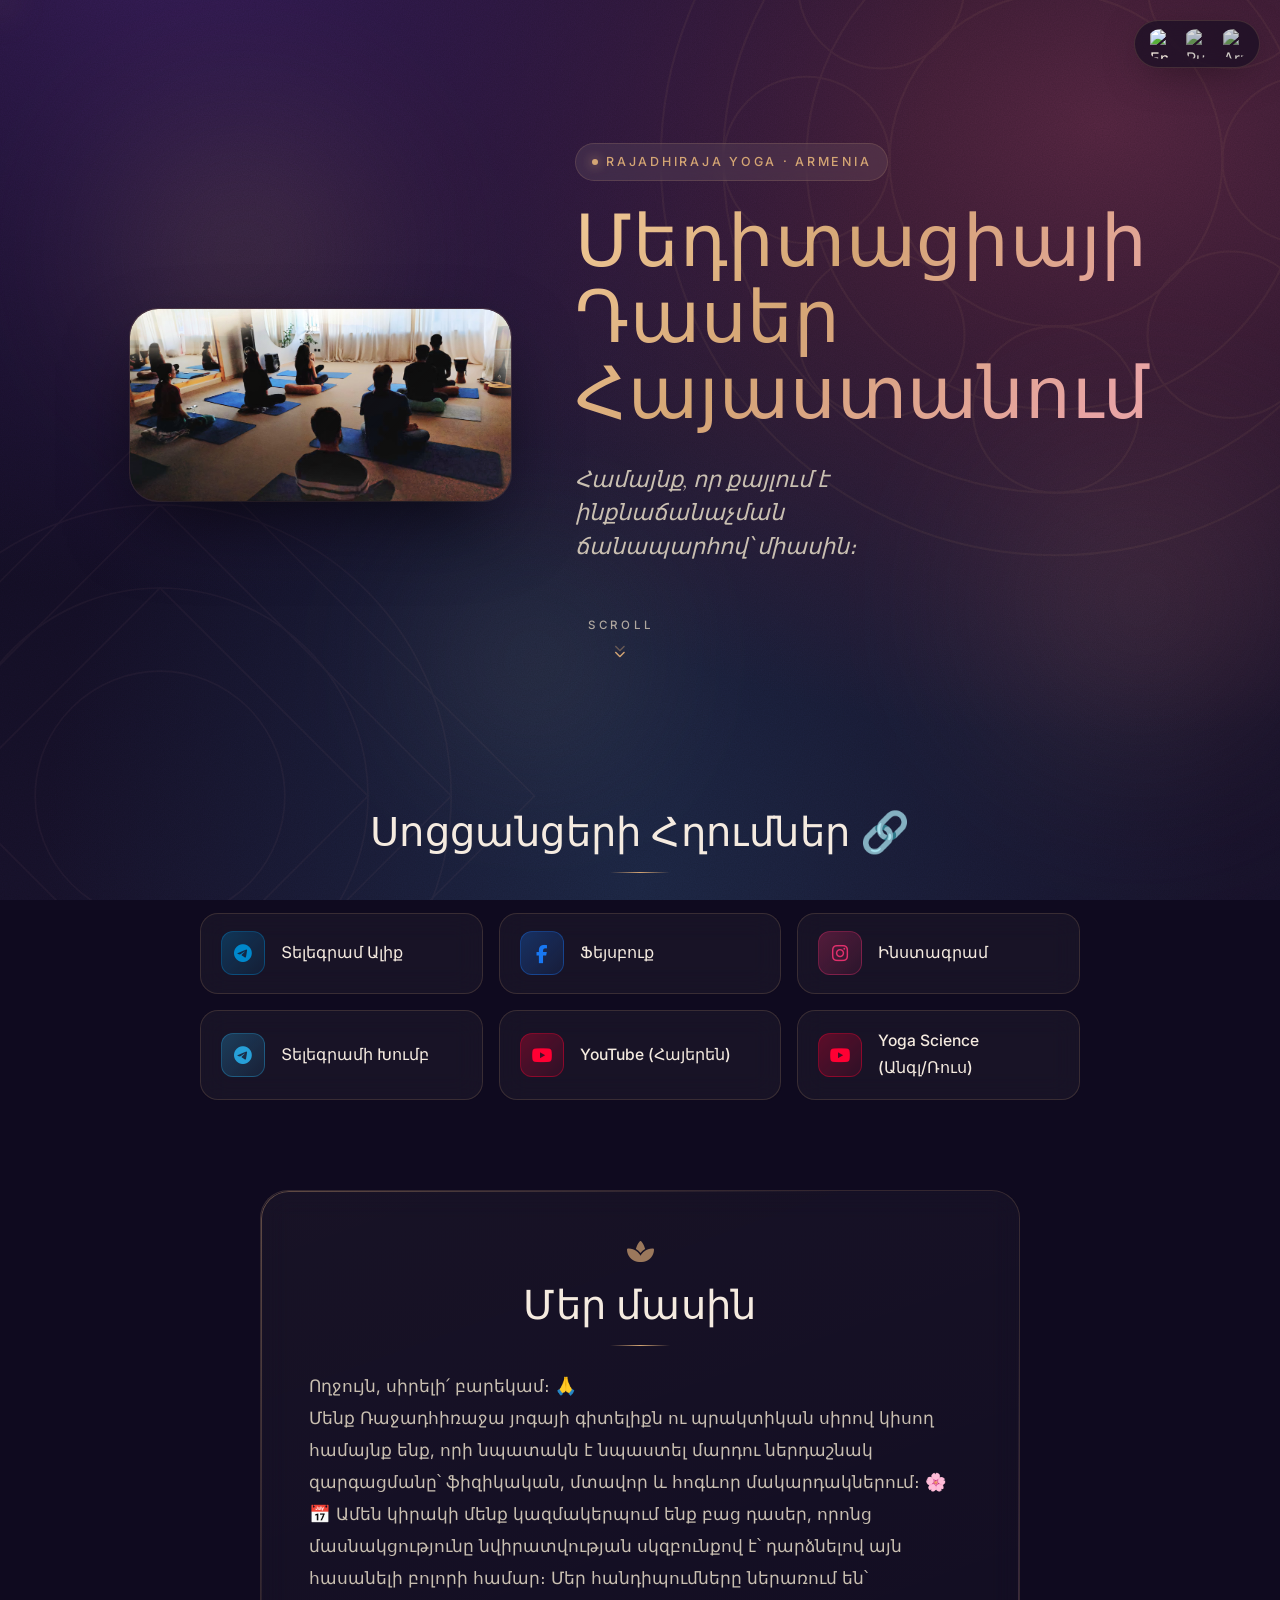
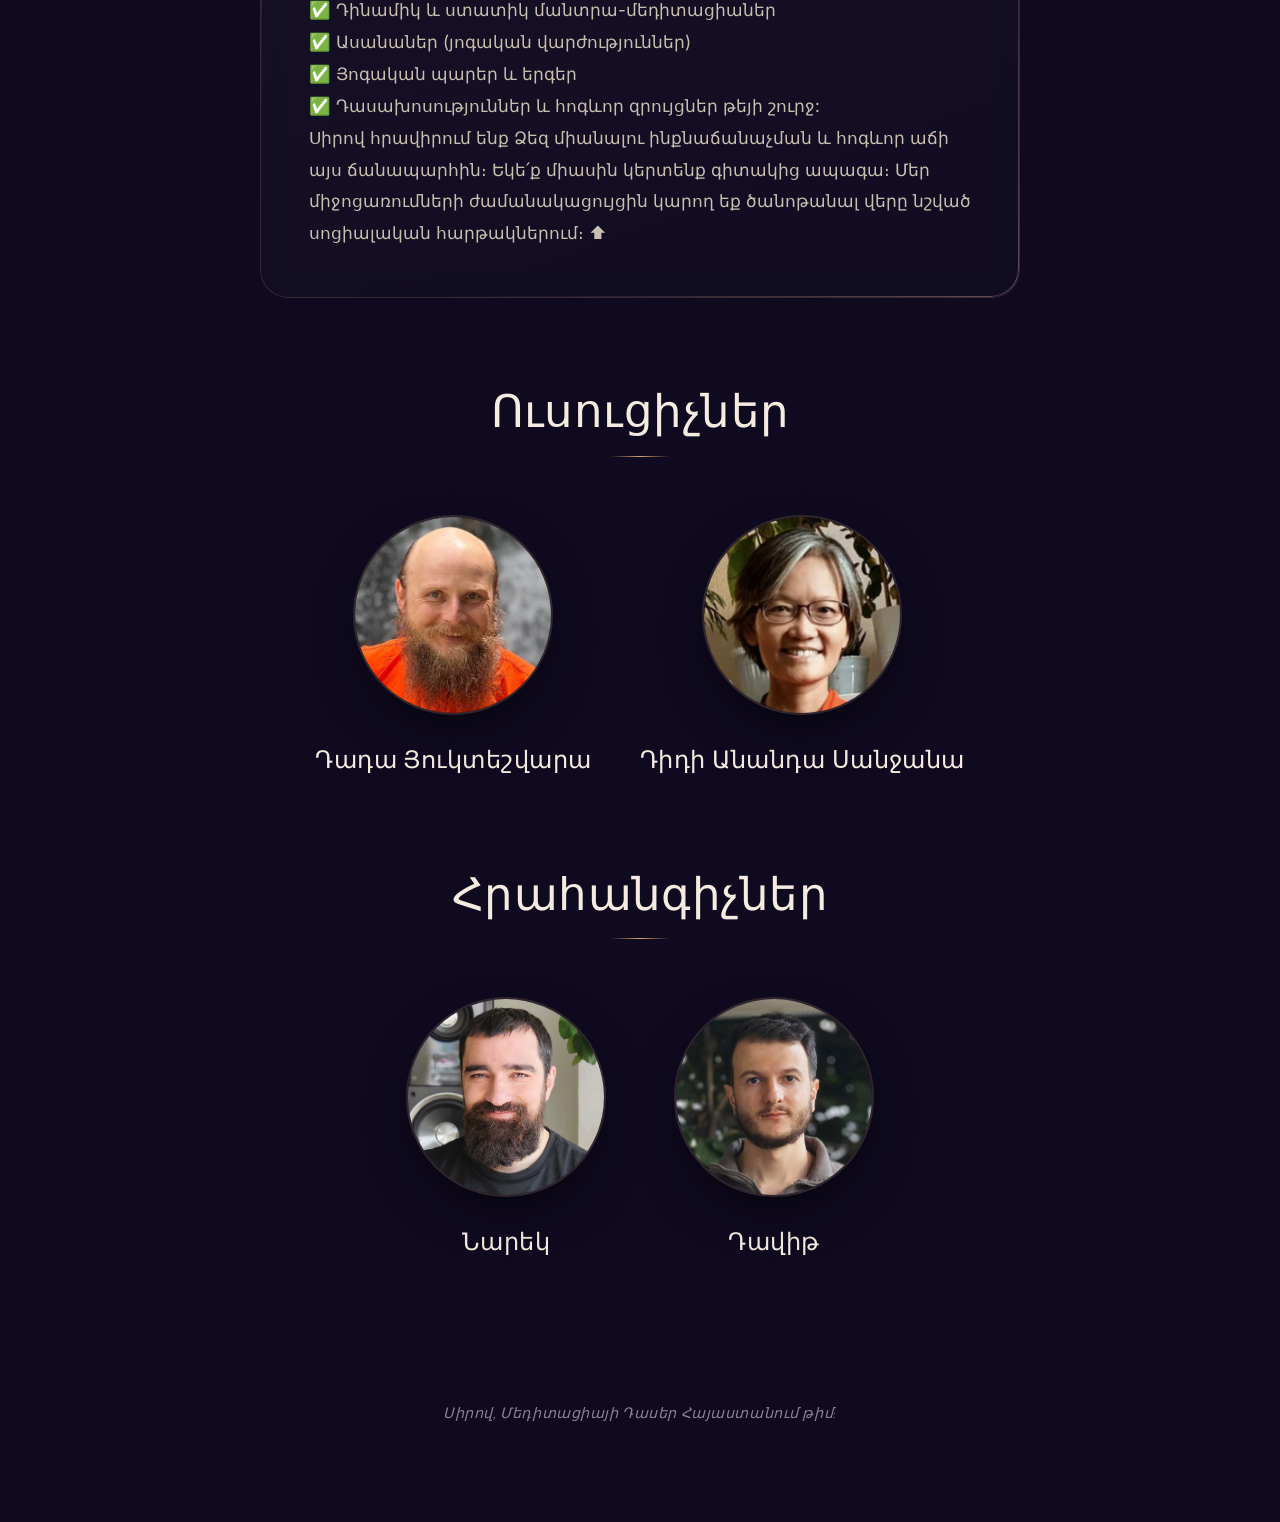
==== commit 89bd9c2d: "update Teachers + links" ====
--- a/index.html
+++ b/index.html
@@ -148,16 +148,43 @@
             <p class="who-we-are-desc">We are a community of Rajadhiraja yoga enthusiasts dedicated to spreading the timeless wisdom of yoga.</p>
         </section>
 
+        <!-- Teachers -->
+        <section class="section section--teachers reveal">
+            <h1 class="teachers">Teachers</h1>
+            <div class="image-container">
+                <article class="image-item-instructor">
+                    <a href="https://www.instagram.com/dadayukteshvara/" target="_blank" rel="noopener" class="teacher-link">
+                        <div class="instructor-frame">
+                            <img src="images/teacher_dada_yukteshvara.jpg" alt="Dada Yukteshvara">
+                            <span class="instructor-frame__ring"></span>
+                        </div>
+                        <p class="teacher_dada_yukteshvara">Dada Yukteshvara</p>
+                    </a>
+                </article>
+                <article class="image-item-instructor">
+                    <a href="https://www.youtube.com/playlist?list=PLtXup65mEgK1Sm1rvVEEXSzkYkPg-Qim9" target="_blank" rel="noopener" class="teacher-link">
+                        <div class="instructor-frame">
+                            <img src="images/teacher_didi_ananda_sanjana.jpg" alt="Didi Ananda Sanjana">
+                            <span class="instructor-frame__ring"></span>
+                        </div>
+                        <p class="teacher_didi_ananda_sanjana">Didi Ananda Sanjana</p>
+                    </a>
+                </article>
+            </div>
+        </section>
+
         <!-- Instructors -->
         <section class="section section--instructors reveal">
             <h1 class="instructors">Our Instructors</h1>
             <div class="image-container">
                 <article class="image-item-instructor">
-                    <div class="instructor-frame">
-                        <img src="images/instructor_narek.jpg" alt="Narek">
-                        <span class="instructor-frame__ring"></span>
-                    </div>
-                    <p class="instructor_narek">Narek</p>
+                    <a href="https://www.instagram.com/jaya_yoga_space/" target="_blank" rel="noopener" class="teacher-link">
+                        <div class="instructor-frame">
+                            <img src="images/instructor_narek.jpg" alt="Narek">
+                            <span class="instructor-frame__ring"></span>
+                        </div>
+                        <p class="instructor_narek">Narek</p>
+                    </a>
                 </article>
                 <article class="image-item-instructor is-disabled" hidden>
                     <div class="instructor-frame">
--- a/styles.css
+++ b/styles.css
@@ -671,7 +671,8 @@
 
 /* ============ Instructors ============ */
 
-.section--instructors .instructors {
+.section--instructors .instructors,
+.section--teachers .teachers {
   font-family: var(--ff-serif);
   font-size: clamp(2rem, 4vw, 2.8rem);
   font-weight: 500;
@@ -681,7 +682,8 @@
   color: var(--c-text);
 }
 
-.section--instructors .instructors::after {
+.section--instructors .instructors::after,
+.section--teachers .teachers::after {
   content: '';
   display: block;
   width: 60px;
@@ -758,6 +760,14 @@
 .image-item-instructor:hover .instructor-frame img {
   transform: scale(1.04);
   border-color: transparent;
+}
+
+.teacher-link {
+  display: flex;
+  flex-direction: column;
+  align-items: center;
+  gap: 1rem;
+  text-decoration: none;
 }
 
 .image-item-instructor p {
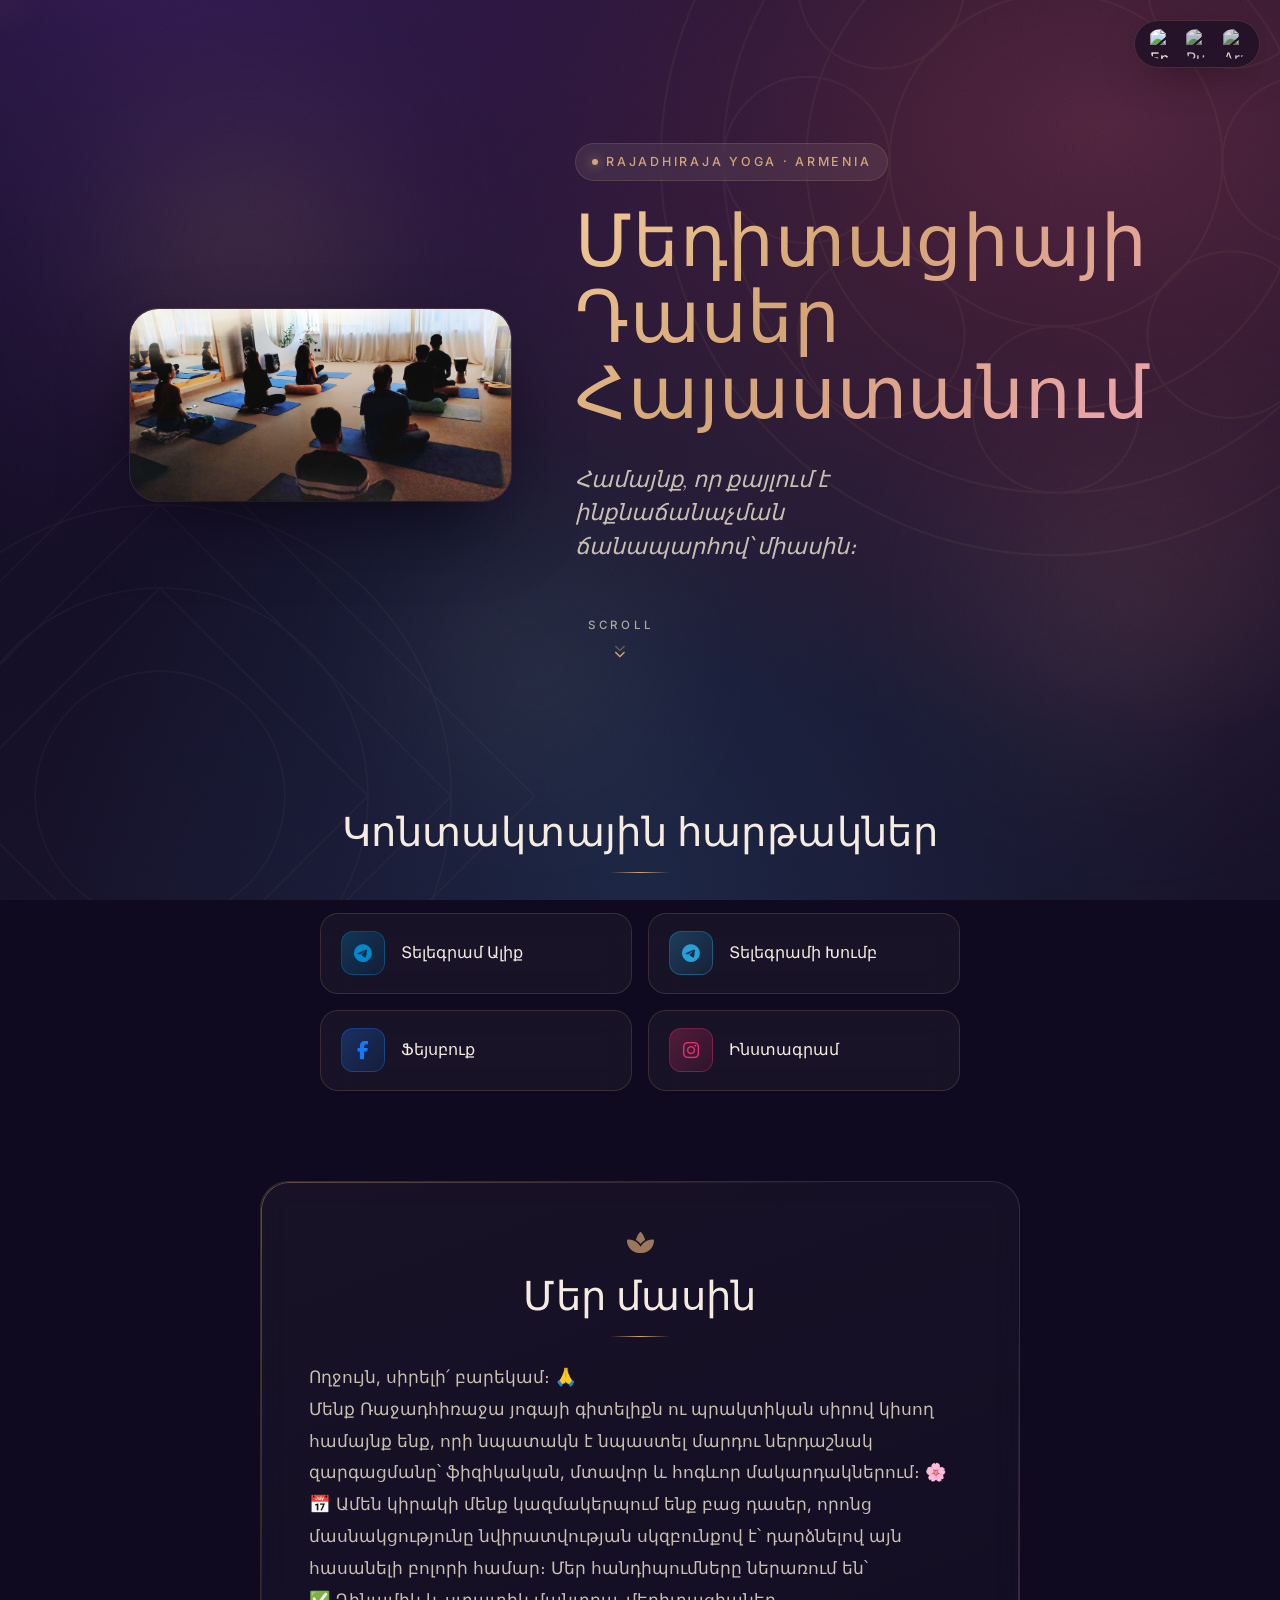
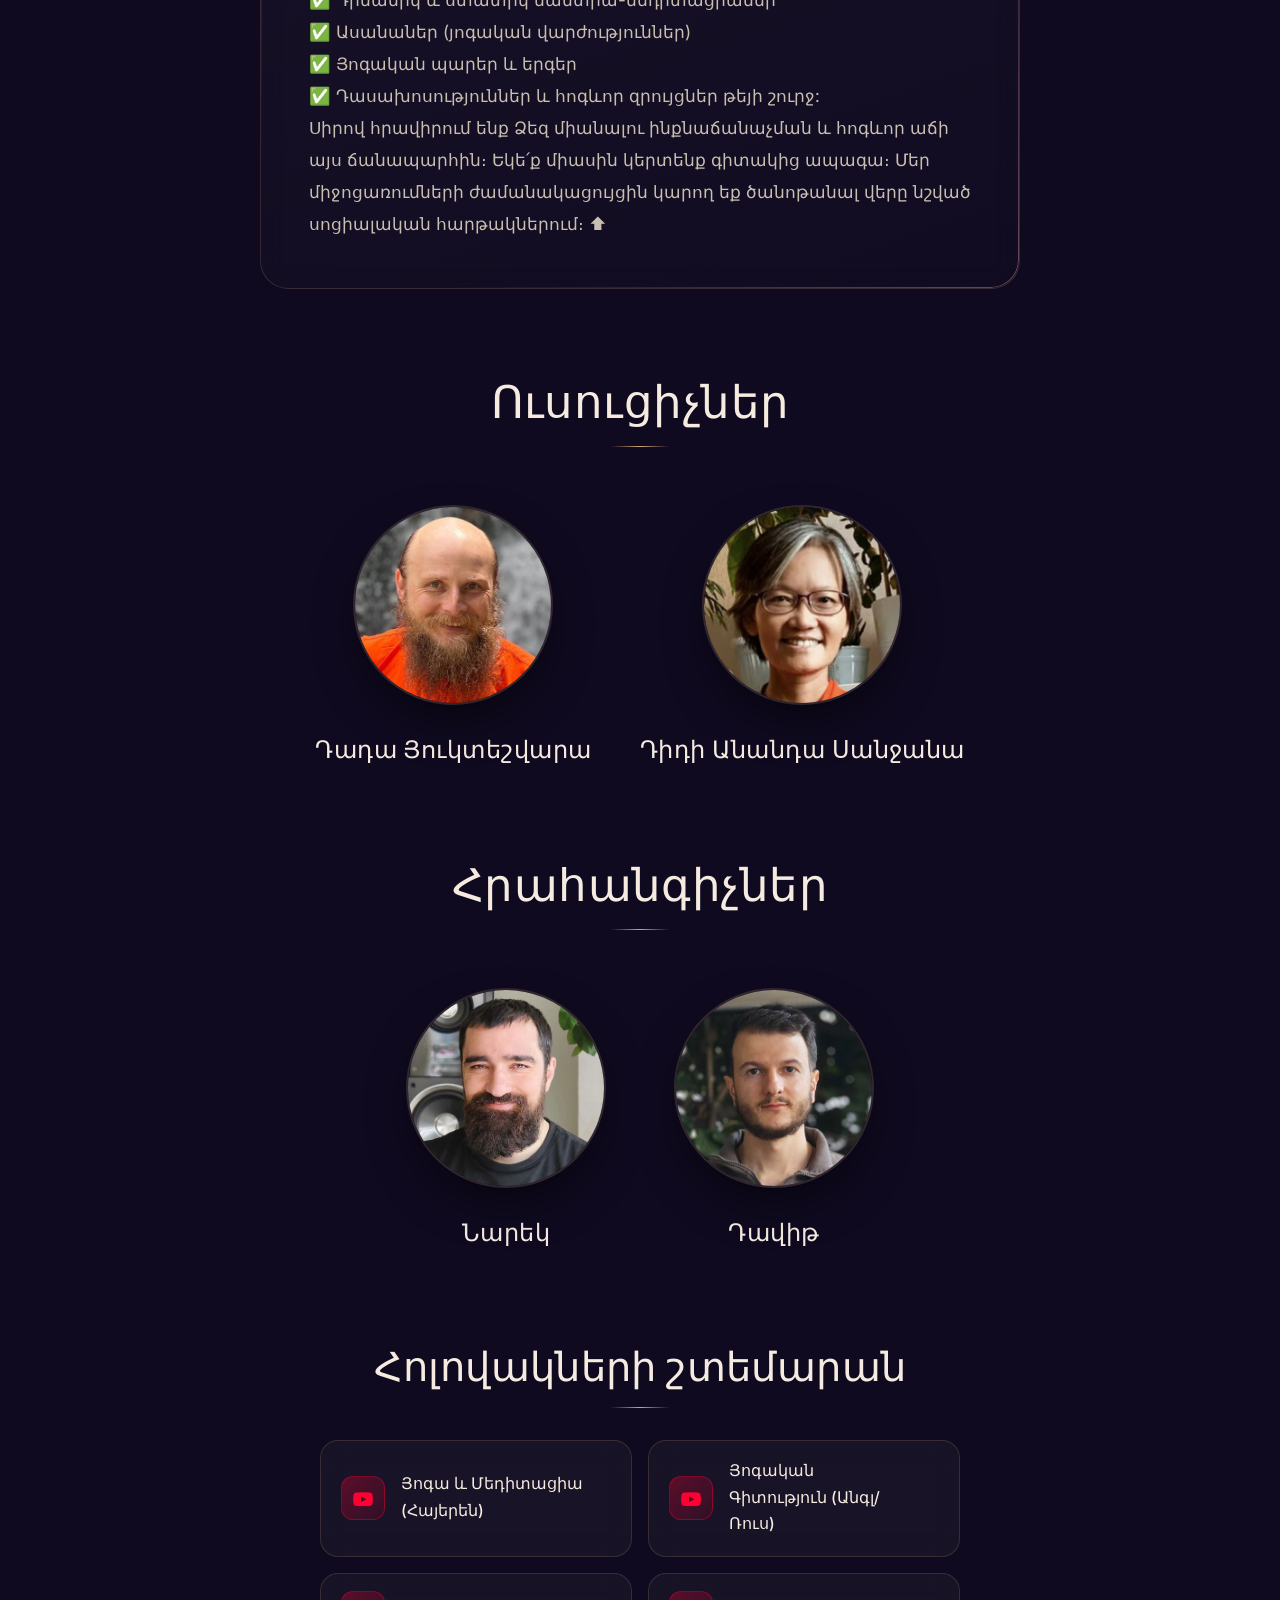
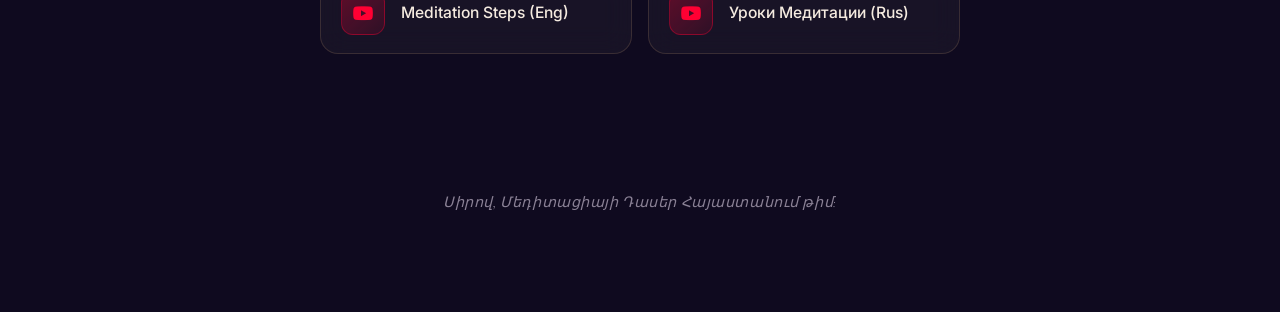
==== commit cc72c5e4: "rearrange" ====
--- a/index.html
+++ b/index.html
@@ -97,15 +97,25 @@
             </div>
         </section>
 
-        <!-- Social Links -->
+        <!-- Events -->
         <section class="section reveal">
-            <h2 class="social-links-header">Social Media Links</h2>
+            <div id="events-container"></div>
+        </section>
+
+        <!-- Contact Us -->
+        <section class="section reveal">
+            <h2 class="social-links-header">Contact Us</h2>
             <div class="social-links">
                 <a href="https://t.me/meditationstepsarmenia" target="_blank" rel="noopener" class="social-card telegram-channel" style="--brand:#0088cc;">
                     <span class="social-card__icon"><i class="fab fa-telegram-plane"></i></span>
                     <span class="social-card__label">Telegram Channel</span>
                     <span class="social-card__arrow"><i class="fas fa-arrow-up-right-from-square"></i></span>
                 </a>
+                <a href="https://t.me/+H6SYQxOiGNYxMTMy" target="_blank" rel="noopener" class="social-card telegram-group" style="--brand:#27a0d8;">
+                    <span class="social-card__icon"><i class="fab fa-telegram-plane"></i></span>
+                    <span class="social-card__label">Telegram Group</span>
+                    <span class="social-card__arrow"><i class="fas fa-arrow-up-right-from-square"></i></span>
+                </a>
                 <a href="https://www.facebook.com/profile.php?id=100045070191879" target="_blank" rel="noopener" class="social-card facebook-page" style="--brand:#1877f2;">
                     <span class="social-card__icon"><i class="fab fa-facebook-f"></i></span>
                     <span class="social-card__label">Facebook</span>
@@ -116,27 +126,7 @@
                     <span class="social-card__label">Instagram</span>
                     <span class="social-card__arrow"><i class="fas fa-arrow-up-right-from-square"></i></span>
                 </a>
-                <a href="https://t.me/+H6SYQxOiGNYxMTMy" target="_blank" rel="noopener" class="social-card telegram-group" style="--brand:#27a0d8;">
-                    <span class="social-card__icon"><i class="fab fa-telegram-plane"></i></span>
-                    <span class="social-card__label">Telegram Group</span>
-                    <span class="social-card__arrow"><i class="fas fa-arrow-up-right-from-square"></i></span>
-                </a>
-                <a href="https://www.youtube.com/channel/UCzT_hGpitTyPGEDhSBVHOaw" target="_blank" rel="noopener" class="social-card youtube-armenian" style="--brand:#ff0033;">
-                    <span class="social-card__icon"><i class="fab fa-youtube"></i></span>
-                    <span class="social-card__label">YouTube (Armenian)</span>
-                    <span class="social-card__arrow"><i class="fas fa-arrow-up-right-from-square"></i></span>
-                </a>
-                <a href="https://www.youtube.com/channel/UCcC44FHLfQOupIRxaZTkBrA" target="_blank" rel="noopener" class="social-card youtube-yoga-science" style="--brand:#ff0033;">
-                    <span class="social-card__icon"><i class="fab fa-youtube"></i></span>
-                    <span class="social-card__label">Yoga Science (Eng/Rus)</span>
-                    <span class="social-card__arrow"><i class="fas fa-arrow-up-right-from-square"></i></span>
-                </a>
-            </div>
-        </section>
-
-        <!-- Events -->
-        <section class="section reveal">
-            <div id="events-container"></div>
+            </div>
         </section>
 
         <!-- About -->
@@ -200,6 +190,34 @@
                     </div>
                     <p class="instructor_davit">Davit</p>
                 </article>
+            </div>
+        </section>
+
+        <!-- Video Channels -->
+        <section class="section reveal">
+            <h2 class="video-links-header">Video Channels</h2>
+            <div class="social-links">
+                <a href="https://www.youtube.com/channel/UCzT_hGpitTyPGEDhSBVHOaw" target="_blank" rel="noopener" class="social-card youtube-armenian" style="--brand:#ff0033;">
+                    <span class="social-card__icon"><i class="fab fa-youtube"></i></span>
+                    <span class="social-card__label">Yoga &amp; Meditation (Armenian)</span>
+                    <span class="social-card__arrow"><i class="fas fa-arrow-up-right-from-square"></i></span>
+                </a>
+                <a href="https://www.youtube.com/channel/UCcC44FHLfQOupIRxaZTkBrA" target="_blank" rel="noopener" class="social-card youtube-yoga-science" style="--brand:#ff0033;">
+                    <span class="social-card__icon"><i class="fab fa-youtube"></i></span>
+                    <span class="social-card__label">Yoga Science (Eng/Rus)</span>
+                    <span class="social-card__arrow"><i class="fas fa-arrow-up-right-from-square"></i></span>
+                </a>
+                <!-- Channel names below are brand names — intentionally not localized -->
+                <a href="https://www.youtube.com/@MeditationSteps" target="_blank" rel="noopener" class="social-card youtube-meditation-steps" style="--brand:#ff0033;">
+                    <span class="social-card__icon"><i class="fab fa-youtube"></i></span>
+                    <span class="social-card__label">Meditation Steps (Eng)</span>
+                    <span class="social-card__arrow"><i class="fas fa-arrow-up-right-from-square"></i></span>
+                </a>
+                <a href="https://www.youtube.com/@urokimeditacii" target="_blank" rel="noopener" class="social-card youtube-uroki-meditacii" style="--brand:#ff0033;">
+                    <span class="social-card__icon"><i class="fab fa-youtube"></i></span>
+                    <span class="social-card__label">Уроки Медитации (Rus)</span>
+                    <span class="social-card__arrow"><i class="fas fa-arrow-up-right-from-square"></i></span>
+                </a>
             </div>
         </section>
 
--- a/styles.css
+++ b/styles.css
@@ -535,9 +535,10 @@
 
 .social-links {
   display: grid;
+  /* Two columns max: 4 contact cards form a 2x2, 2 video cards one row. */
   grid-template-columns: repeat(auto-fit, minmax(220px, 1fr));
   gap: 1rem;
-  max-width: 880px;
+  max-width: 640px;
   margin-inline: auto;
 }
 
@@ -808,7 +809,10 @@
 
 .events-wrapper {
   display: grid;
-  grid-template-columns: repeat(auto-fit, minmax(260px, 1fr));
+  /* Cards grow up to 480px and never stretch further, so a lone event
+     doesn't span the whole section; leftover space stays centered. */
+  grid-template-columns: repeat(auto-fit, minmax(min(100%, 380px), 480px));
+  justify-content: center;
   gap: 1.5rem;
   max-width: 980px;
   margin-inline: auto;
@@ -849,9 +853,9 @@
 }
 
 .event-item img {
+  /* Posters carry text — show them whole at their natural aspect ratio. */
   width: 100%;
-  height: 180px;
-  object-fit: cover;
+  height: auto;
   display: block;
   transition: transform 0.8s var(--ease-out);
 }
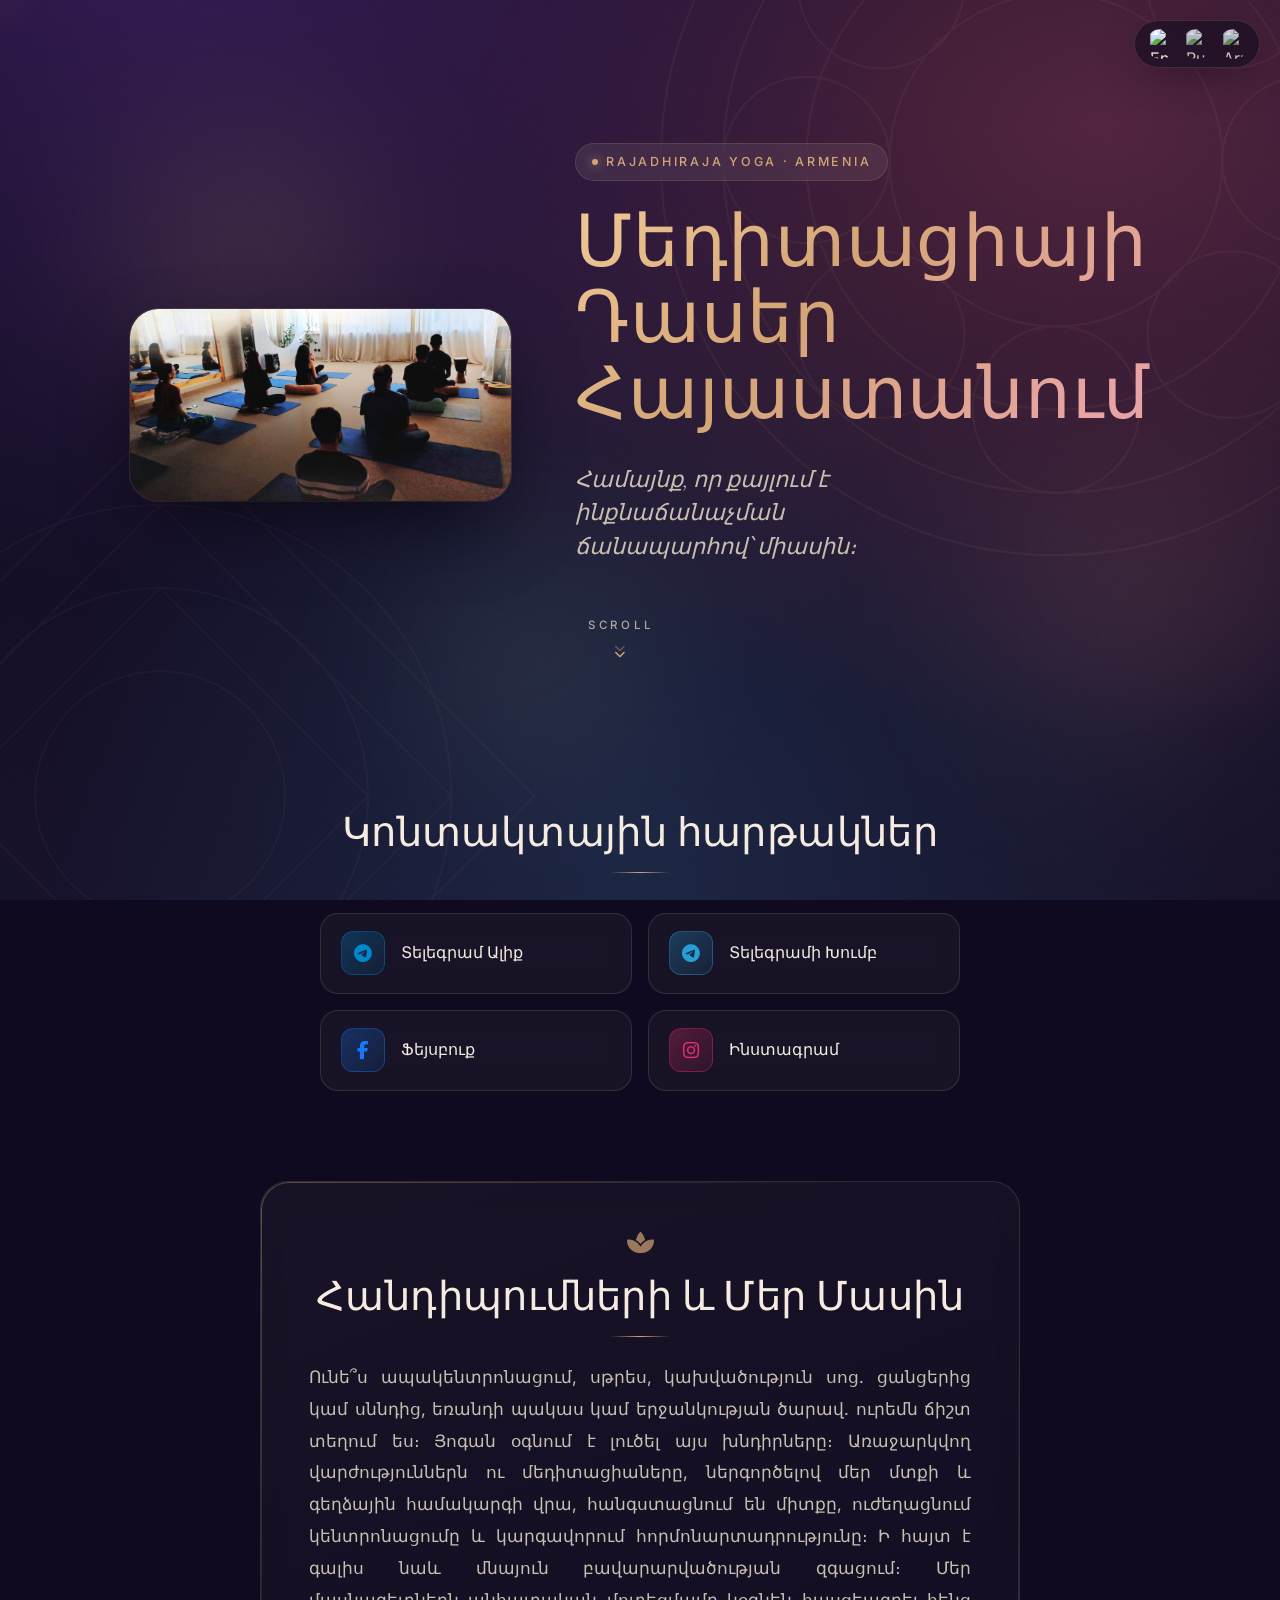
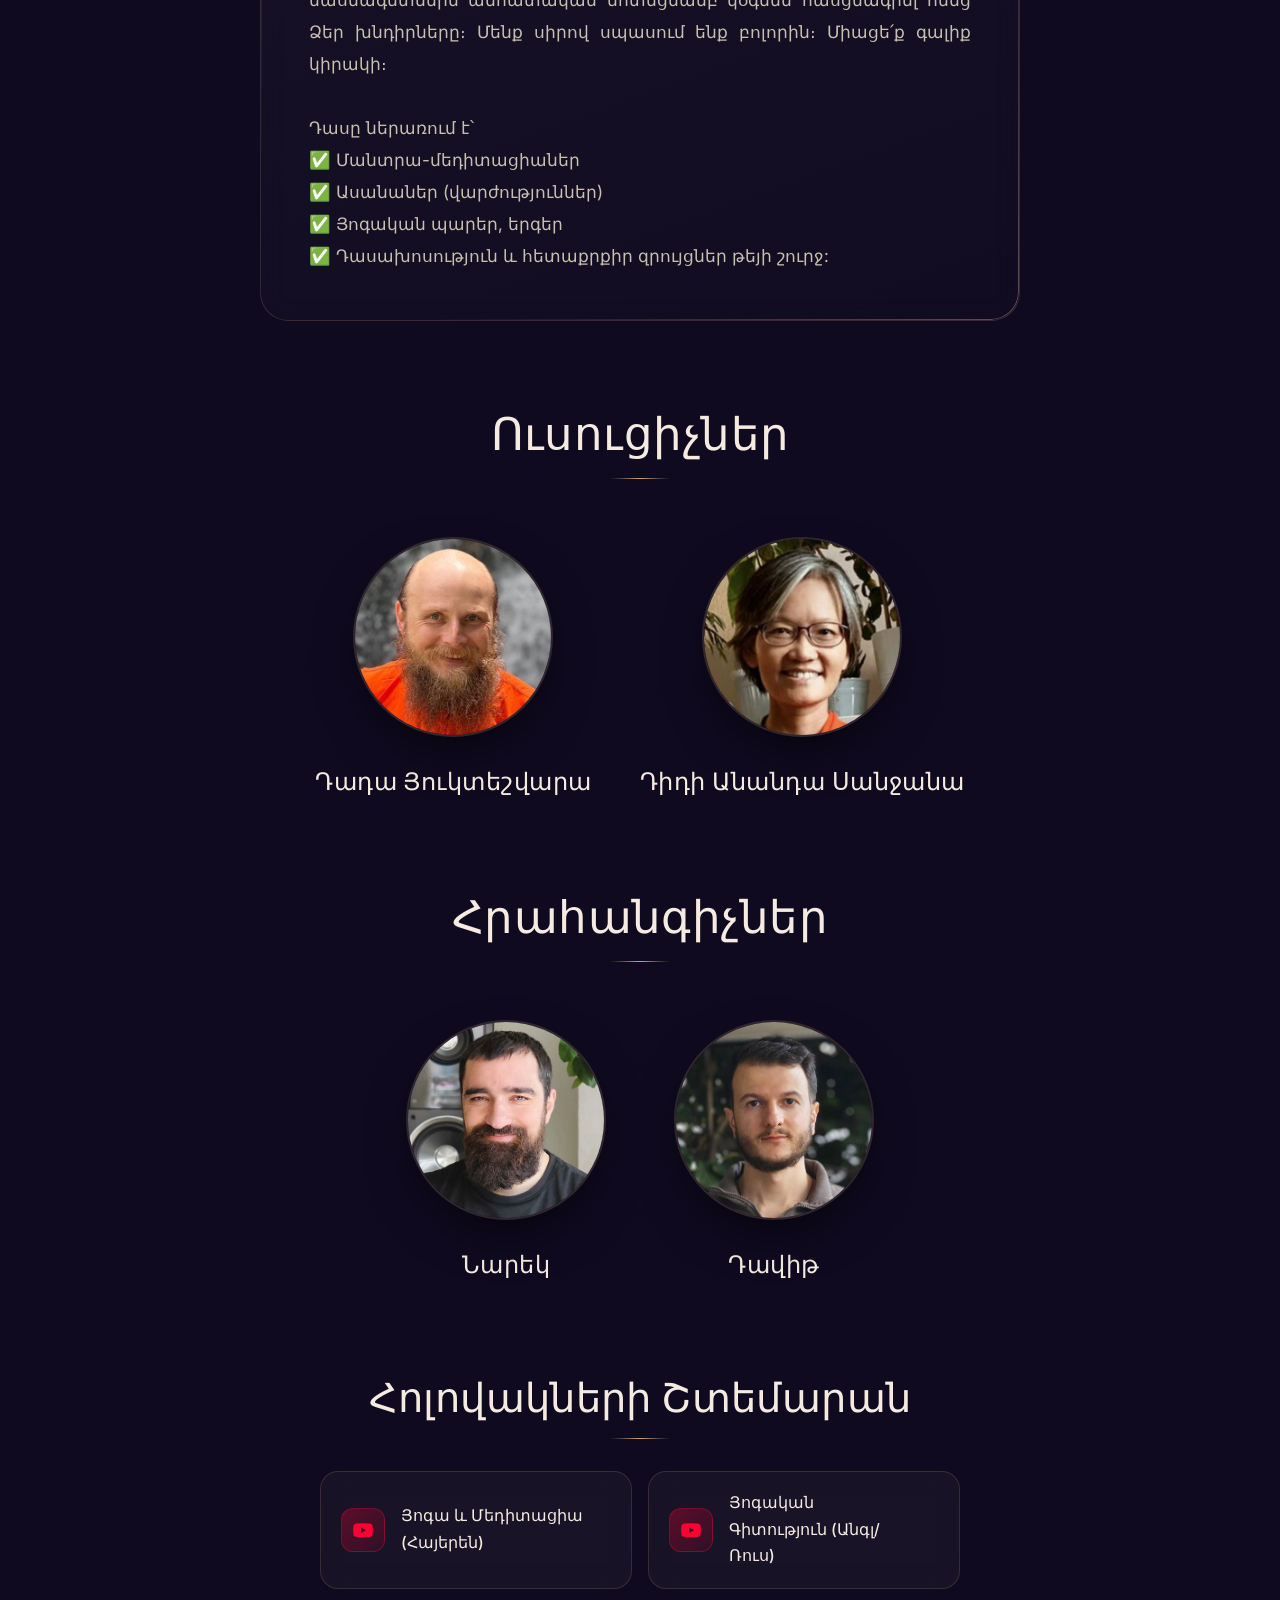
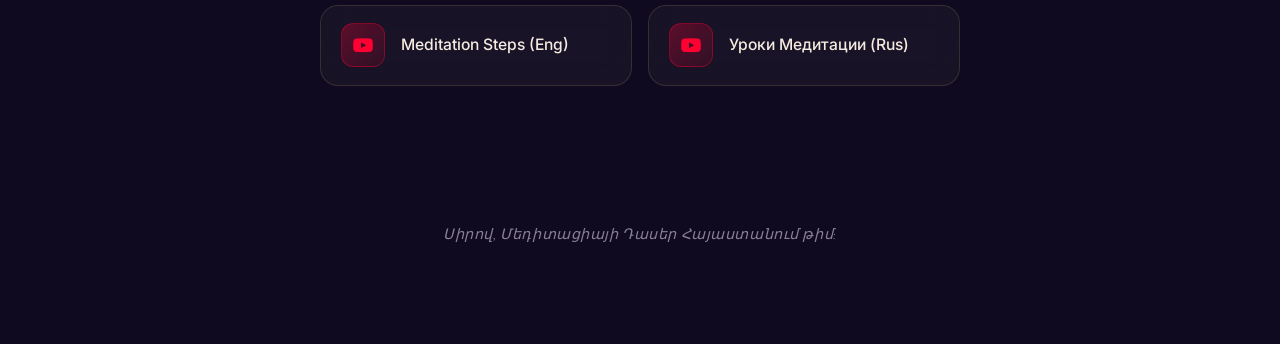
==== commit 233900a0: "Updated About Us section text content" ====
--- a/index.html
+++ b/index.html
@@ -134,8 +134,8 @@
             <div class="section__decor">
                 <i class="fas fa-spa"></i>
             </div>
-            <h2 class="who-we-are-header">Who are we?</h2>
-            <p class="who-we-are-desc">We are a community of Rajadhiraja yoga enthusiasts dedicated to spreading the timeless wisdom of yoga.</p>
+            <h2 class="who-we-are-header">About Meetups &amp; Us</h2>
+            <p class="who-we-are-desc">Do you experience a lack of focus, stress, addiction to social media or food, low energy, or a thirst for happiness? If so, you are in the right place. Yoga helps solve these problems.</p>
         </section>
 
         <!-- Teachers -->
--- a/styles.css
+++ b/styles.css
@@ -667,7 +667,7 @@
   line-height: 1.85;
   color: var(--c-text-muted);
   white-space: pre-line;
-  text-align: left;
+  text-align: justify;
 }
 
 /* ============ Instructors ============ */
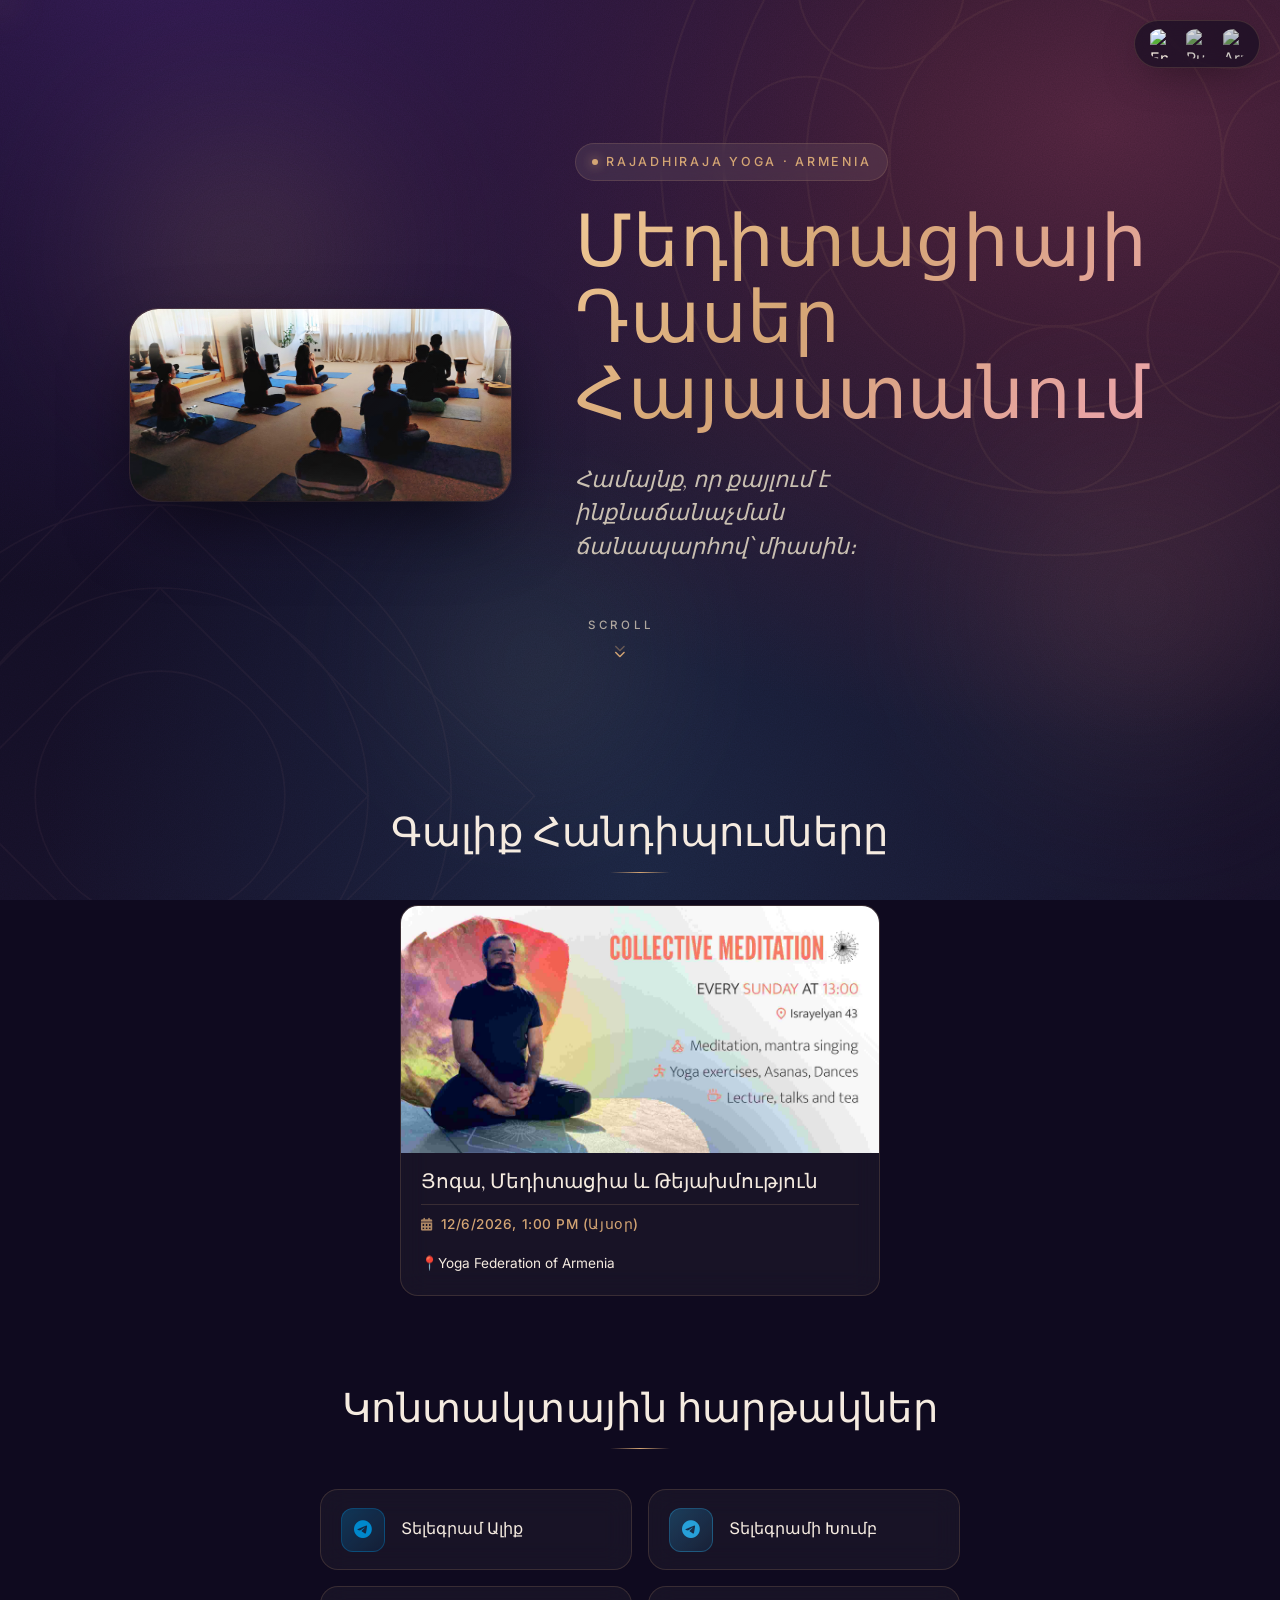
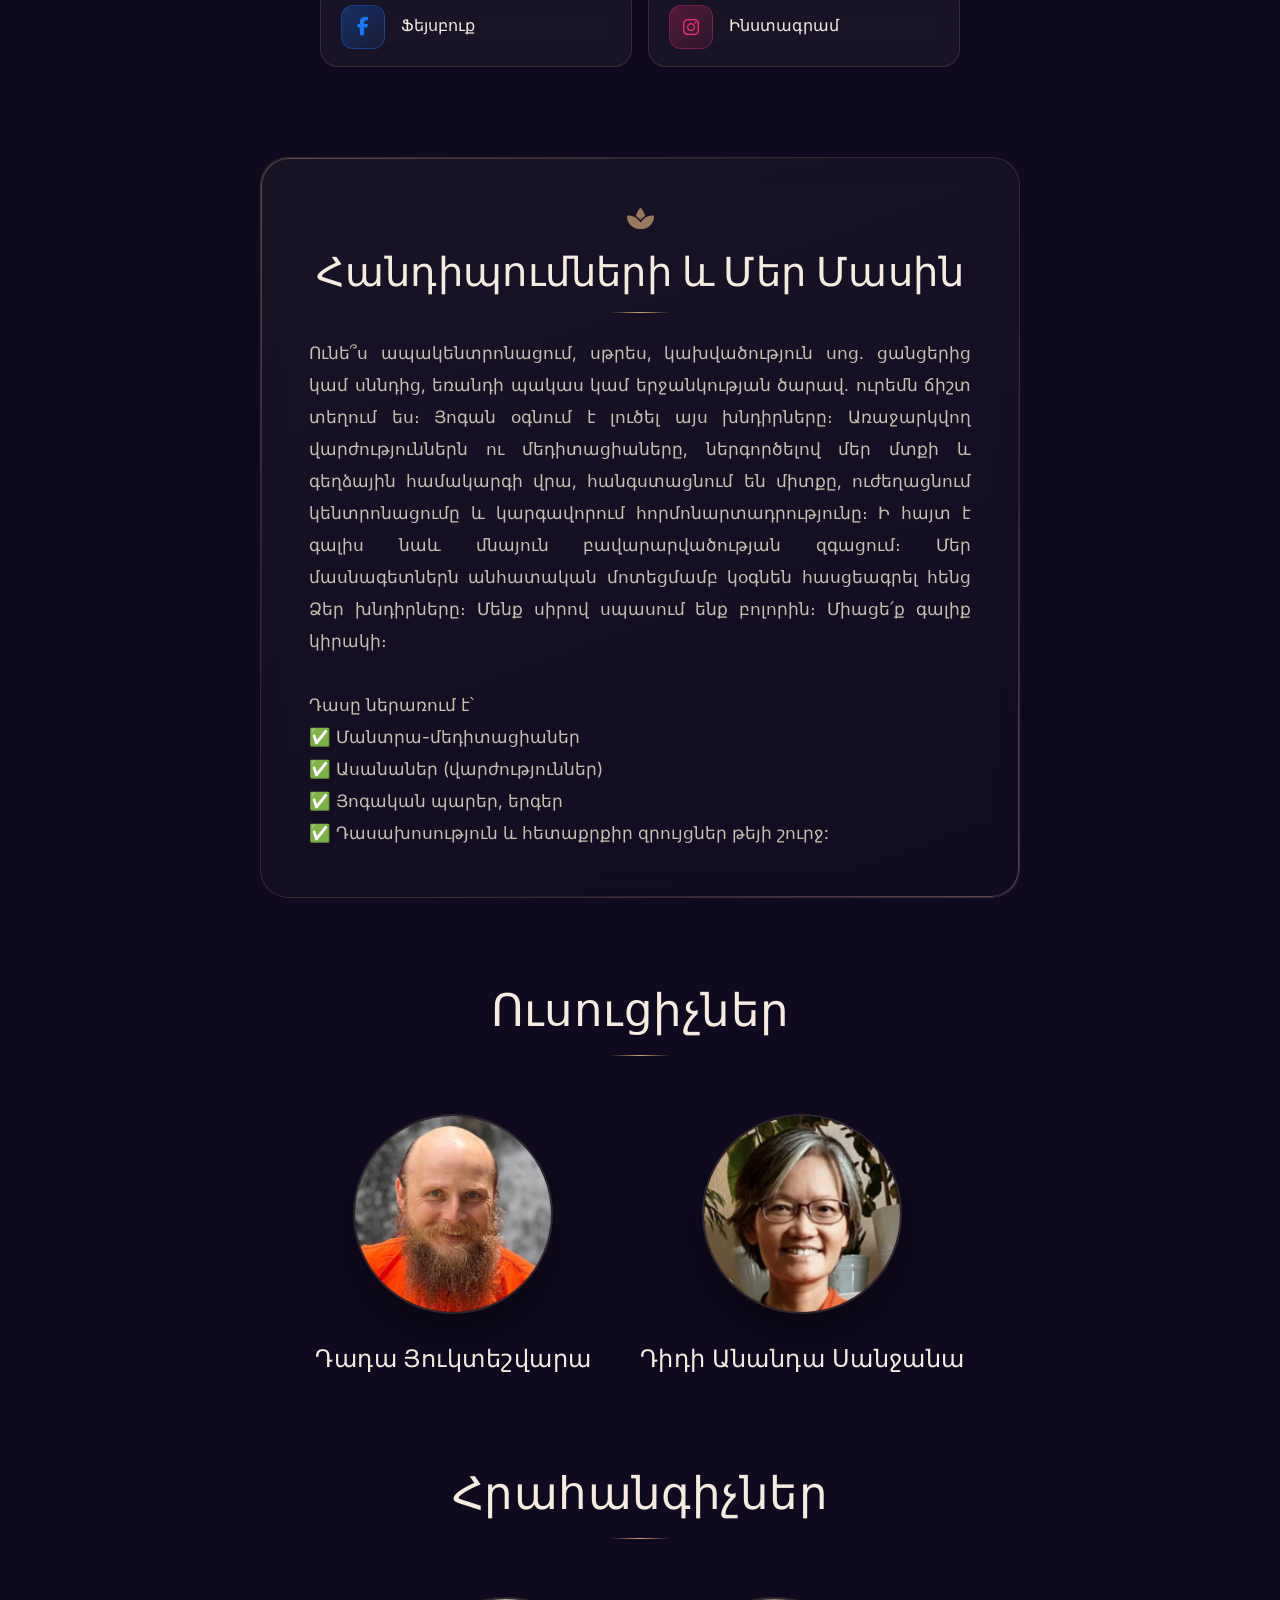
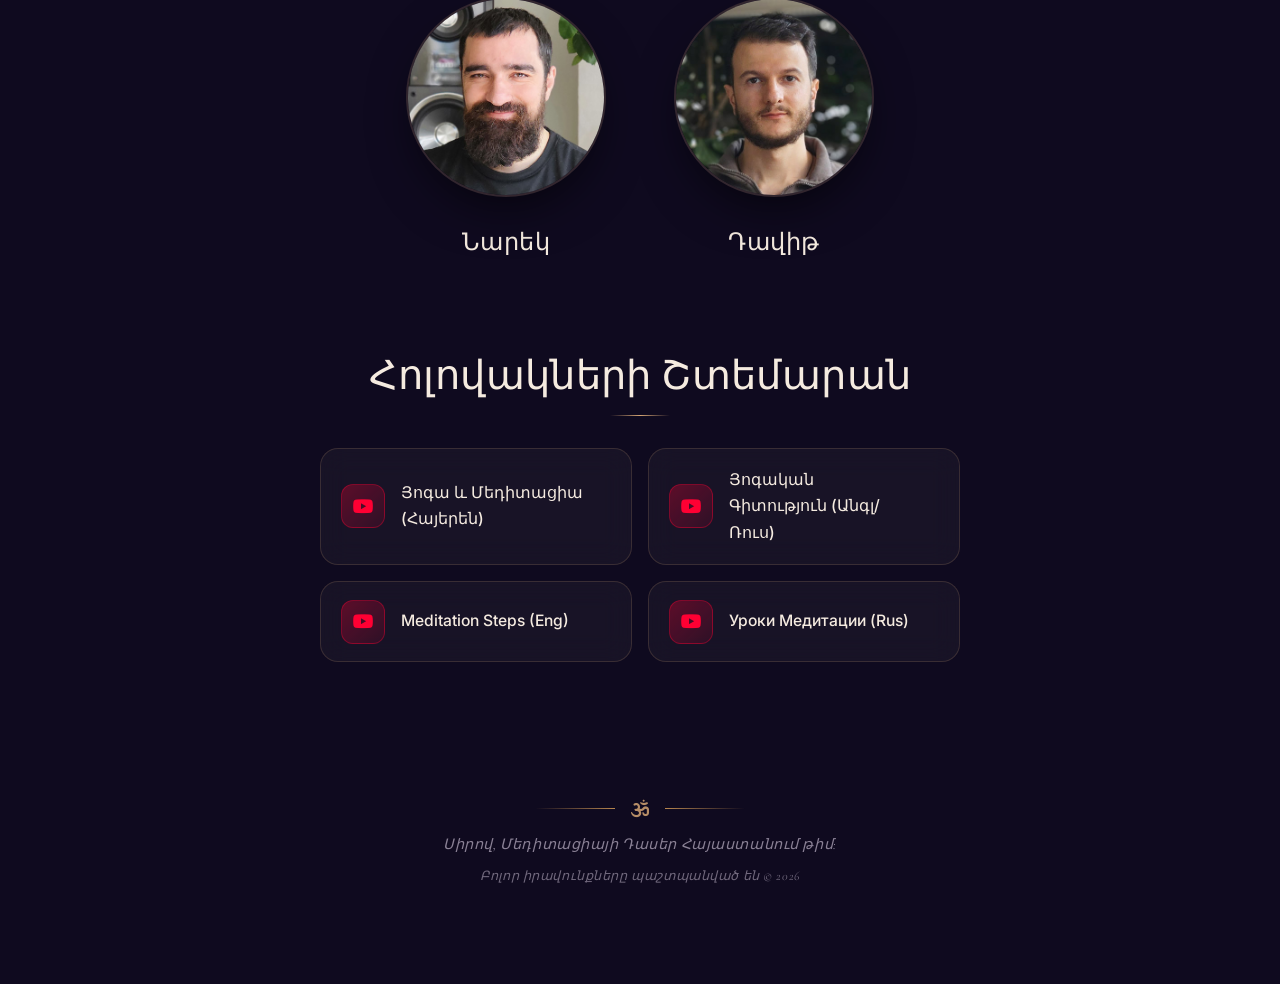
==== commit 576f1df9: "Copy right foot note" ====
--- a/index.html
+++ b/index.html
@@ -227,7 +227,8 @@
                 <i class="fas fa-om"></i>
                 <span></span>
             </div>
-            <p>Kindly, Meditation Steps Armenia team.</p>
+            <p class="footer-note">Kindly, Meditation Steps Armenia team.</p>
+            <p class="footer-copyright">All rights reserved &copy;</p>
         </footer>
     </main>
 
--- a/styles.css
+++ b/styles.css
@@ -924,6 +924,12 @@
   letter-spacing: 0.04em;
 }
 
+.footer-copyright {
+  margin-top: 0.5rem;
+  font-size: 0.8rem;
+  opacity: 0.8;
+}
+
 .footer__ornament {
   display: flex;
   align-items: center;
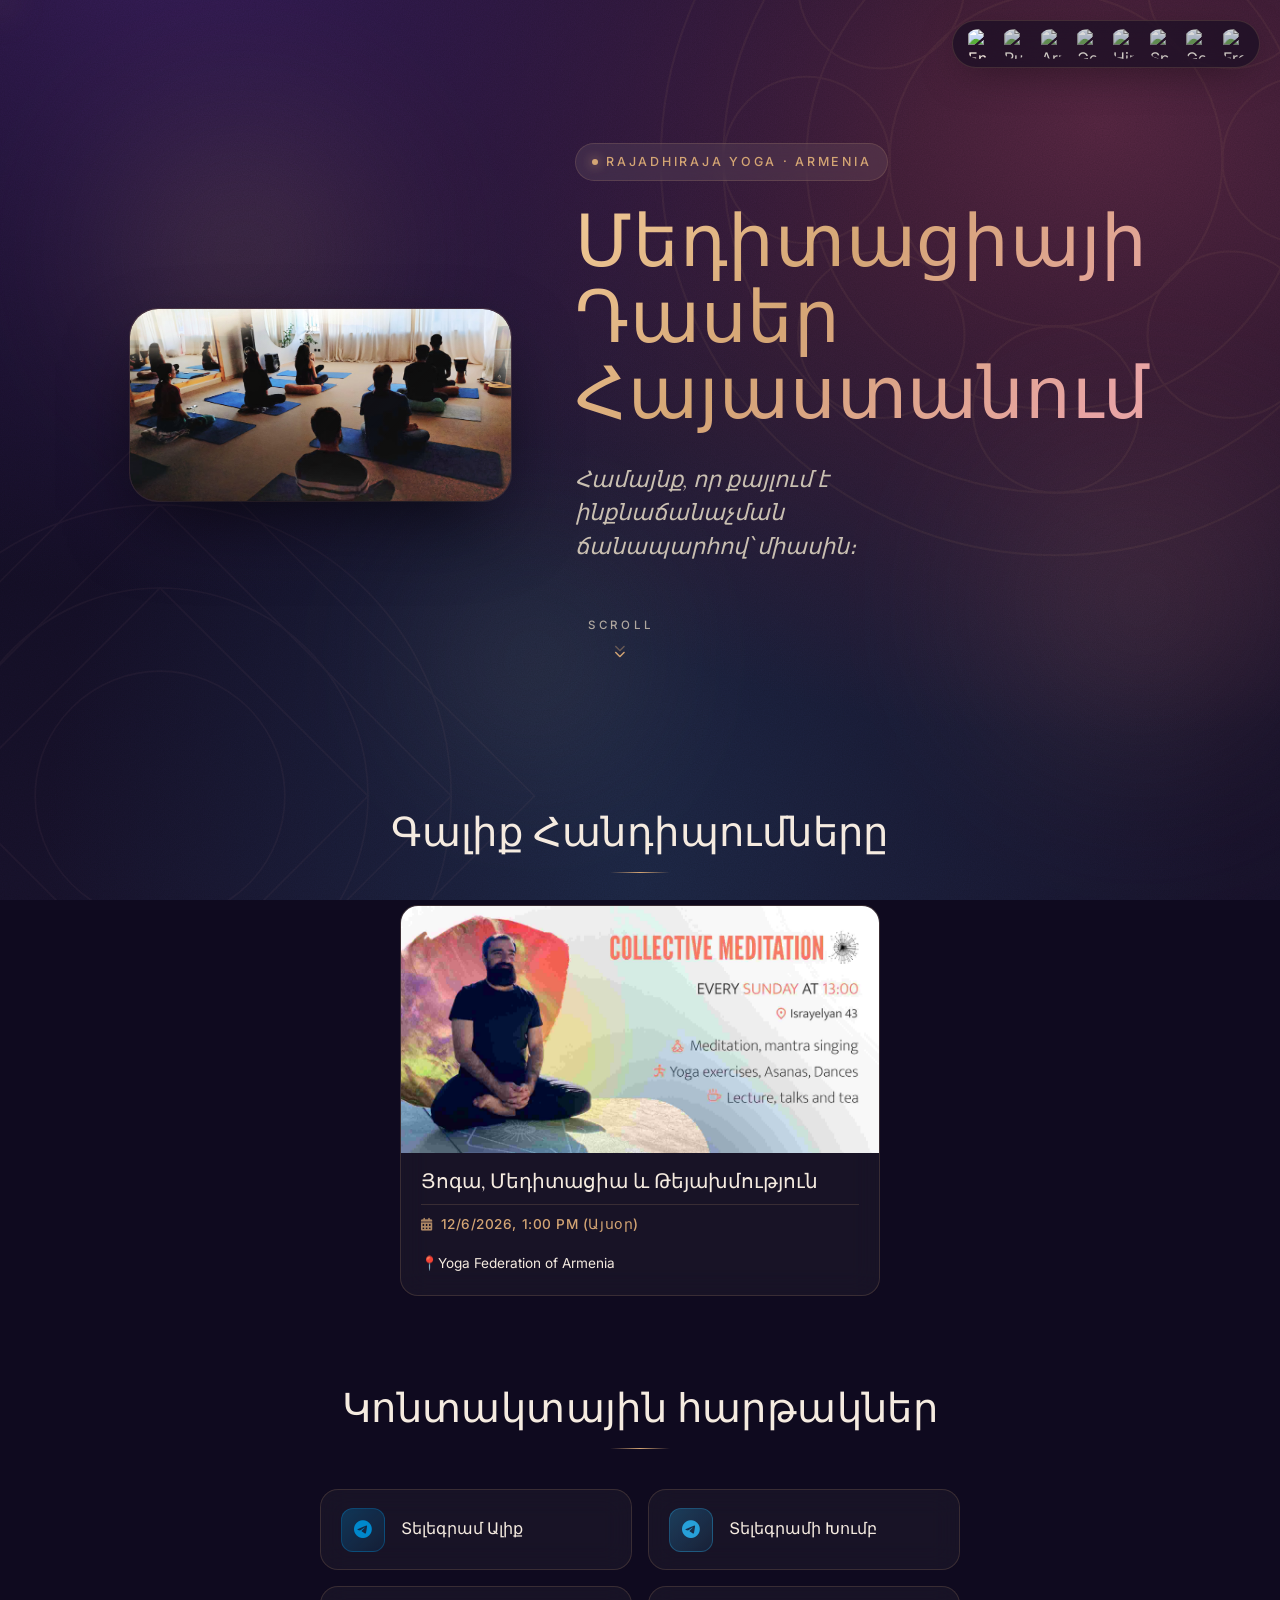
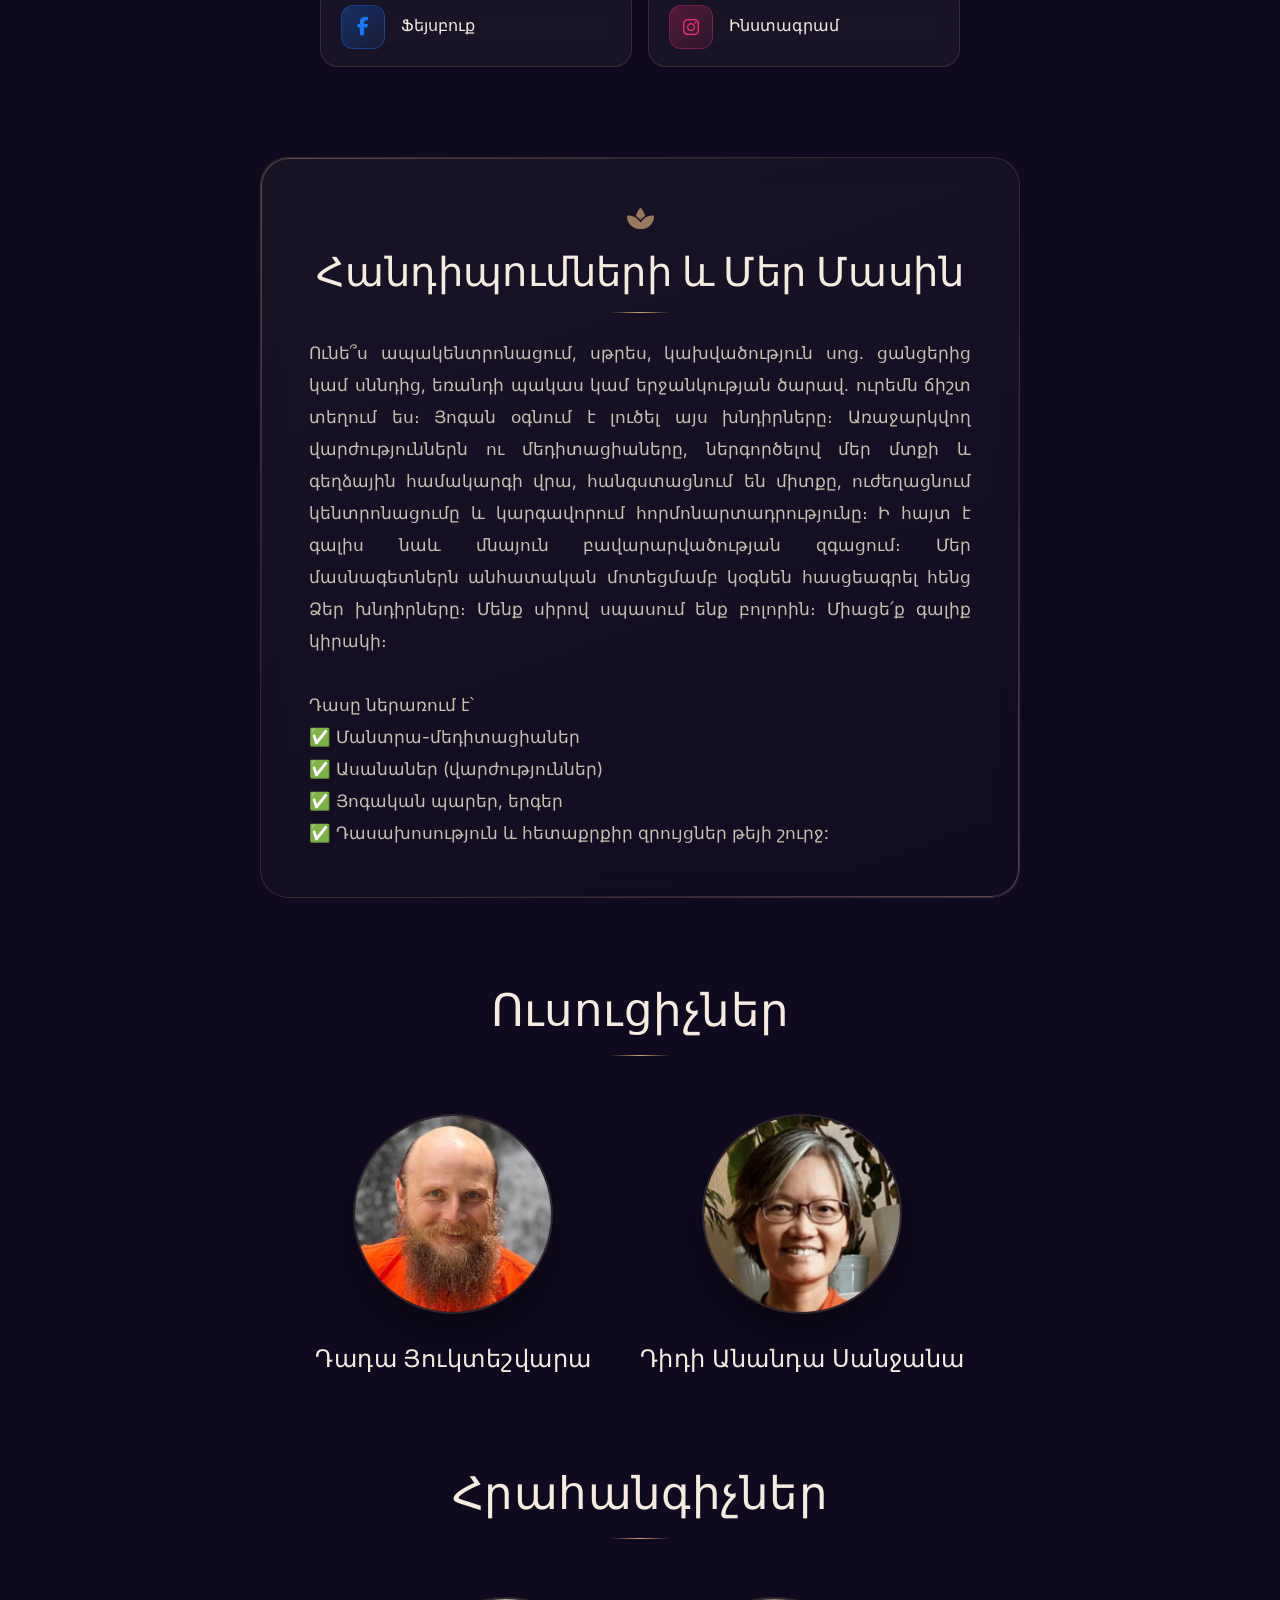
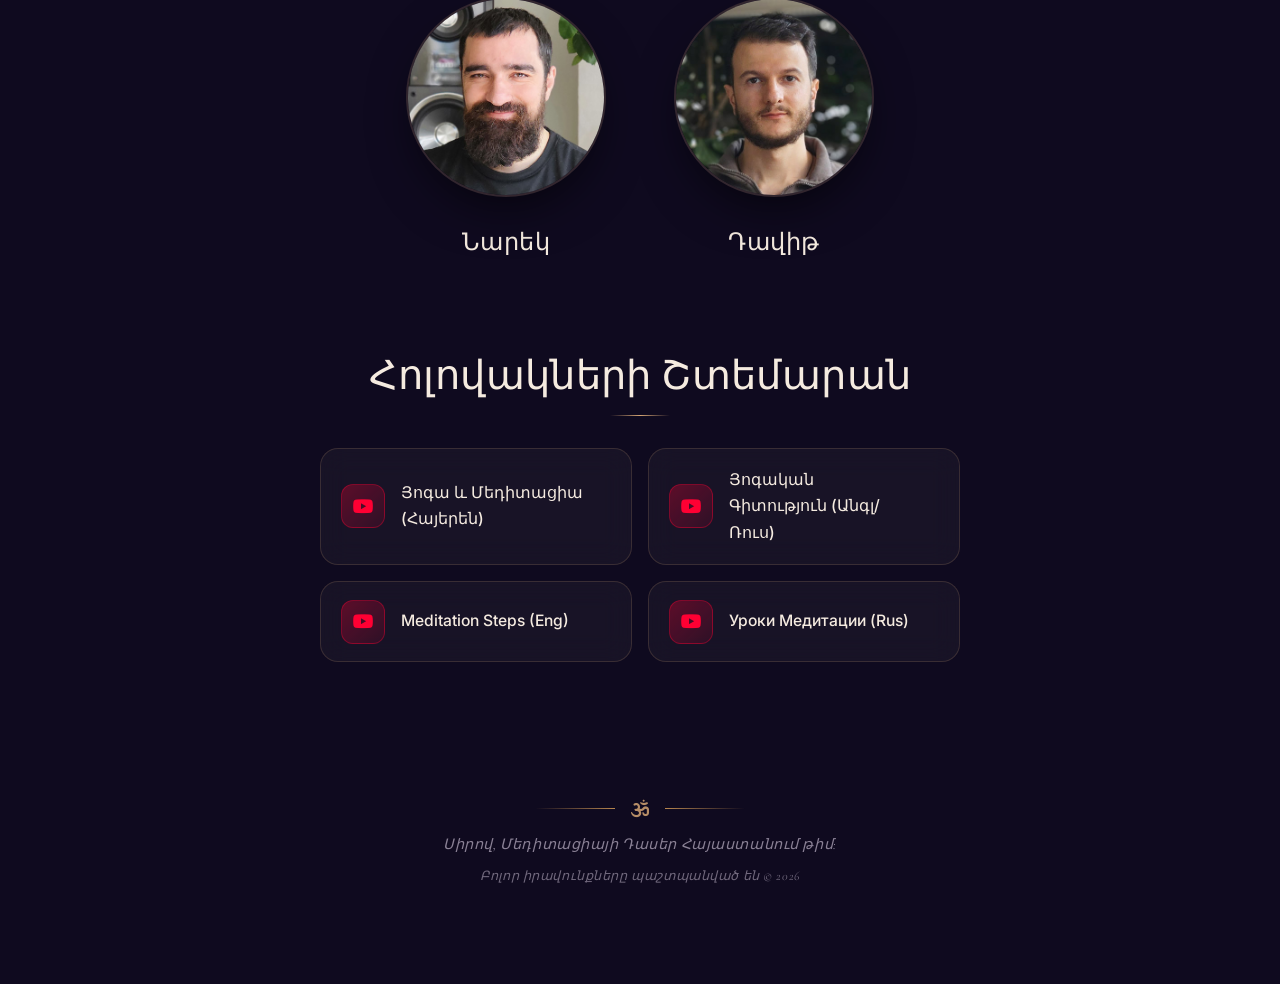
==== commit 2ed546db: "Localization BIG UPDATE: Added Georgian, Hindi, Spanish, German, French" ====
--- a/index.html
+++ b/index.html
@@ -66,6 +66,21 @@
             <div class="language-item" data-lang="am" title="Հայերեն">
                 <img src="https://flagcdn.com/24x18/am.png" alt="Armenian">
             </div>
+            <div class="language-item" data-lang="ka" title="ქართული">
+                <img src="https://flagcdn.com/24x18/ge.png" alt="Georgian">
+            </div>
+            <div class="language-item" data-lang="hi" title="हिन्दी">
+                <img src="https://flagcdn.com/24x18/in.png" alt="Hindi">
+            </div>
+            <div class="language-item" data-lang="es" title="Español">
+                <img src="https://flagcdn.com/24x18/es.png" alt="Spanish">
+            </div>
+            <div class="language-item" data-lang="de" title="Deutsch">
+                <img src="https://flagcdn.com/24x18/de.png" alt="German">
+            </div>
+            <div class="language-item" data-lang="fr" title="Français">
+                <img src="https://flagcdn.com/24x18/fr.png" alt="French">
+            </div>
         </div>
     </header>
 
--- a/styles.css
+++ b/styles.css
@@ -319,6 +319,9 @@
 .language-selector {
   display: flex;
   align-items: center;
+  flex-wrap: wrap;
+  justify-content: center;
+  max-width: calc(100vw - 2.5rem);
   gap: 0.4rem;
   padding: 0.5rem 0.65rem;
   background: rgba(15, 10, 31, 0.6);
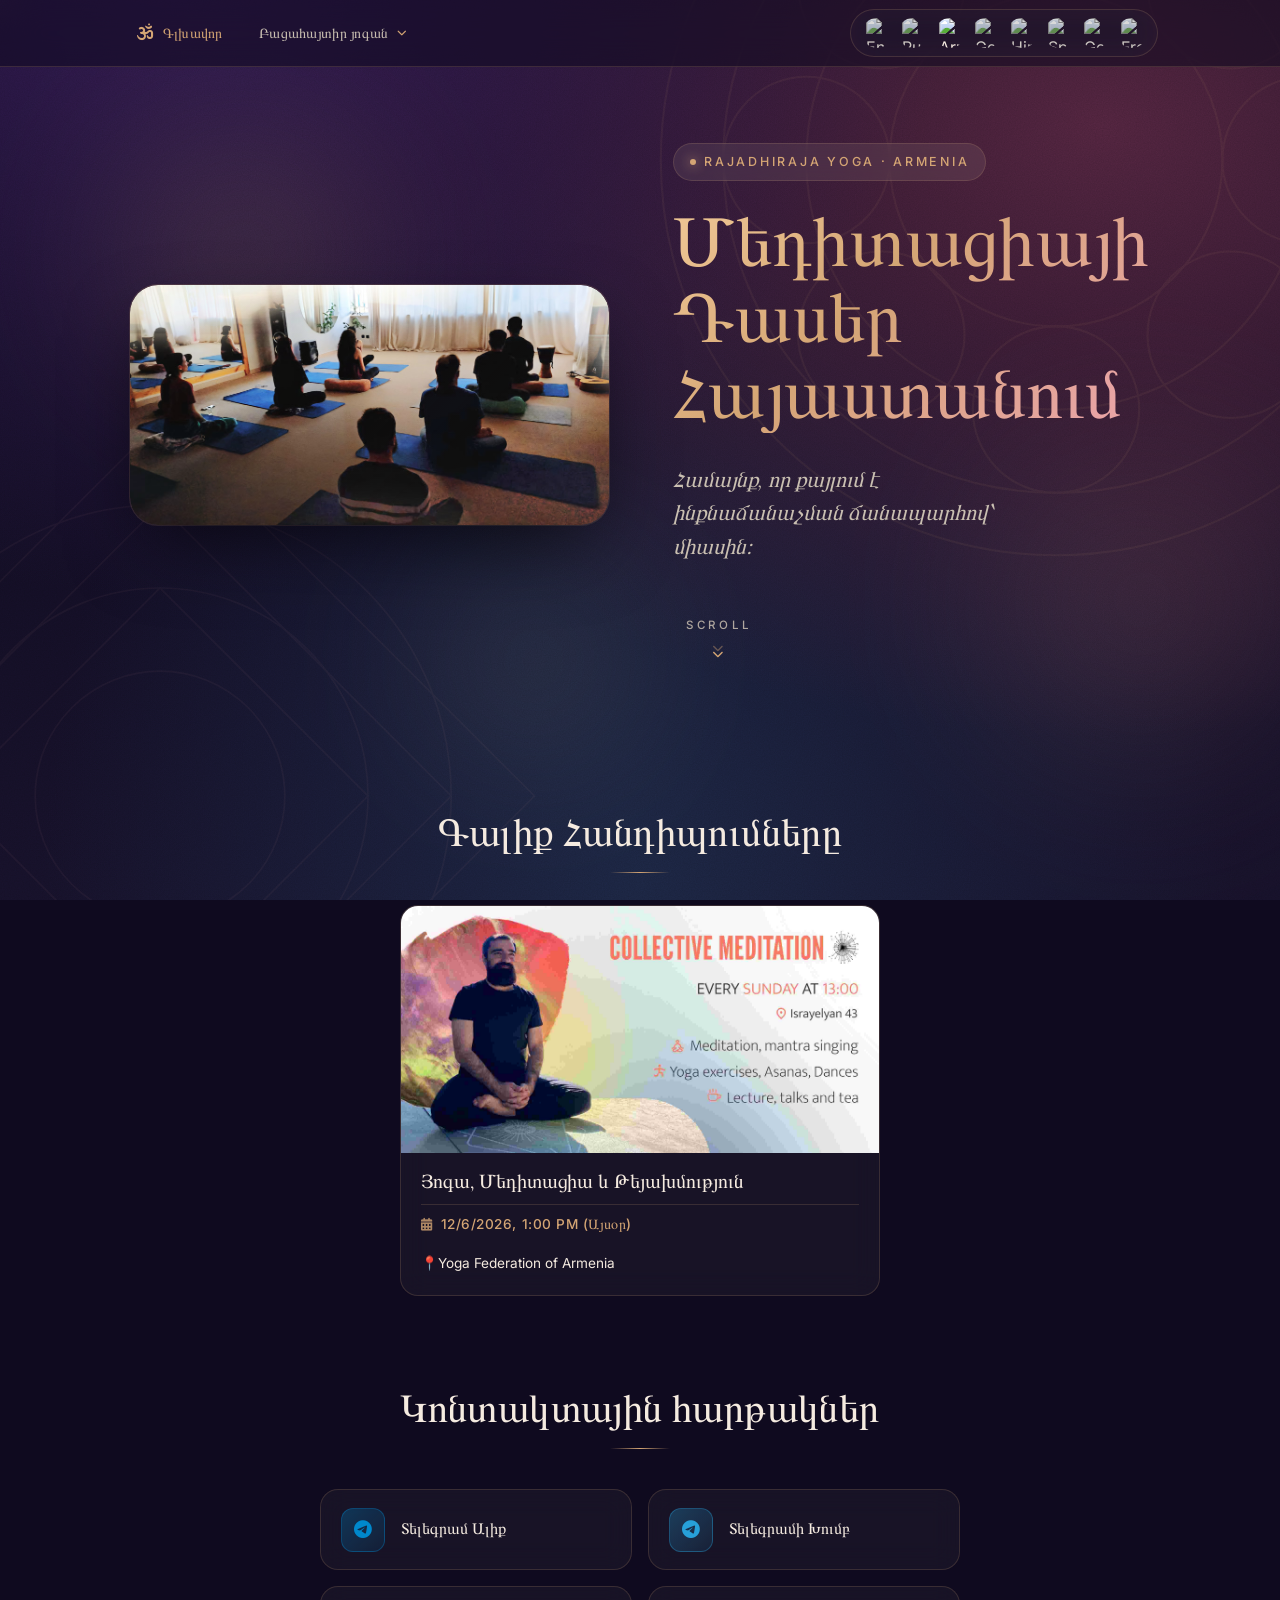
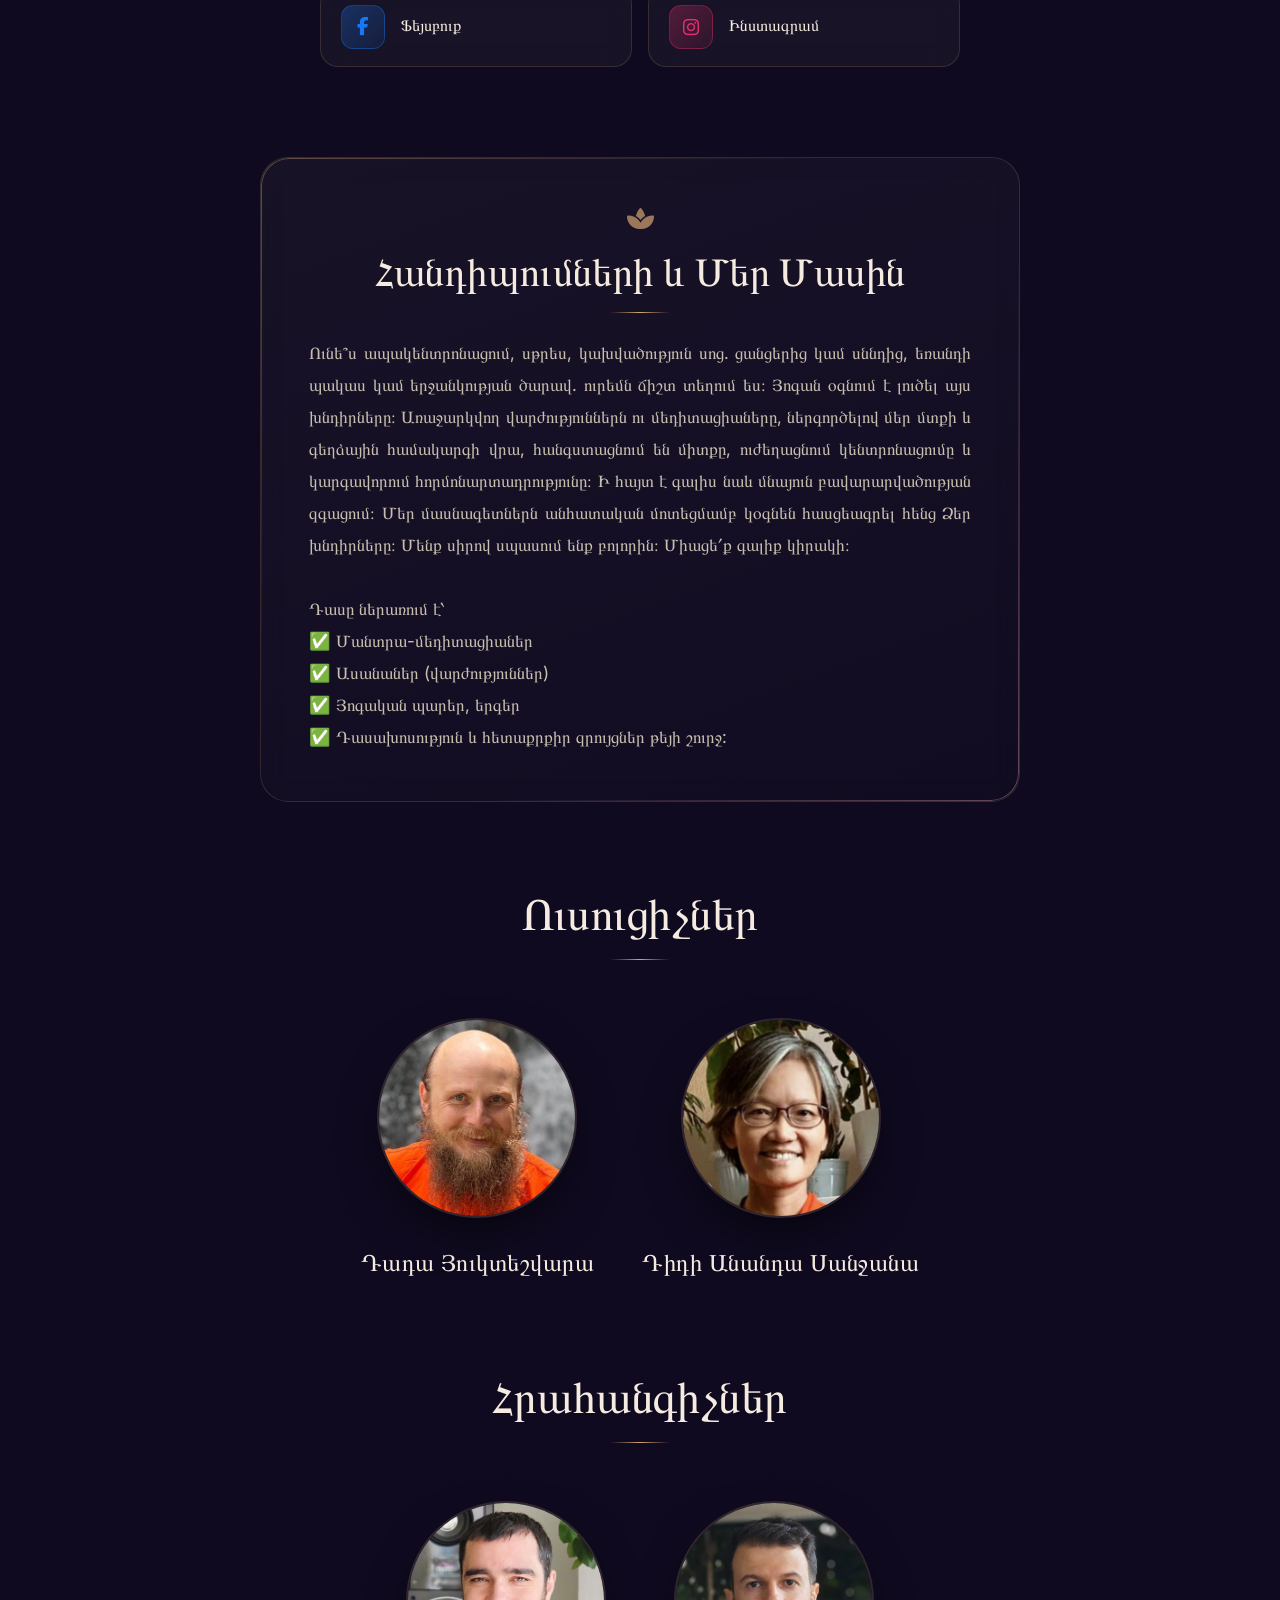
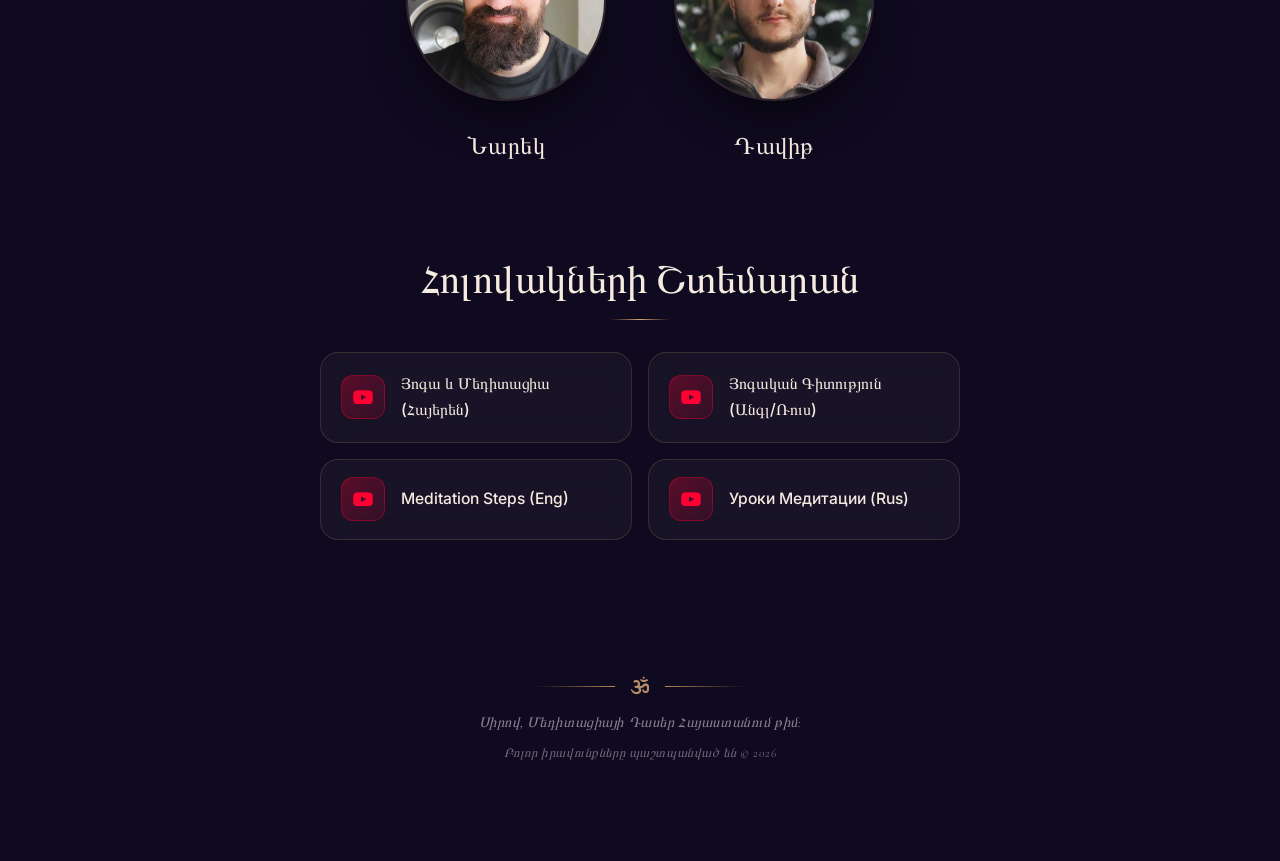
==== commit 4f4df078: "multi page initial: added 2 page place holders" ====
--- a/index.html
+++ b/index.html
@@ -54,35 +54,9 @@
         <div class="cosmos__orb cosmos__orb--three"></div>
     </div>
 
-    <!-- Language Selector -->
-    <header class="language-header">
-        <div class="language-selector">
-            <div class="language-item" data-lang="en" title="English">
-                <img src="https://flagcdn.com/24x18/gb.png" alt="English">
-            </div>
-            <div class="language-item" data-lang="ru" title="Русский">
-                <img src="https://flagcdn.com/24x18/ru.png" alt="Russian">
-            </div>
-            <div class="language-item" data-lang="am" title="Հայերեն">
-                <img src="https://flagcdn.com/24x18/am.png" alt="Armenian">
-            </div>
-            <div class="language-item" data-lang="ka" title="ქართული">
-                <img src="https://flagcdn.com/24x18/ge.png" alt="Georgian">
-            </div>
-            <div class="language-item" data-lang="hi" title="हिन्दी">
-                <img src="https://flagcdn.com/24x18/in.png" alt="Hindi">
-            </div>
-            <div class="language-item" data-lang="es" title="Español">
-                <img src="https://flagcdn.com/24x18/es.png" alt="Spanish">
-            </div>
-            <div class="language-item" data-lang="de" title="Deutsch">
-                <img src="https://flagcdn.com/24x18/de.png" alt="German">
-            </div>
-            <div class="language-item" data-lang="fr" title="Français">
-                <img src="https://flagcdn.com/24x18/fr.png" alt="French">
-            </div>
-        </div>
-    </header>
+    <!-- Shared navigation header (Home, Explore Yoga dropdown, language
+         selector) — injected here by js/nav.js -->
+    <div id="site-nav"></div>
 
     <main class="container">
         <!-- Hero -->
@@ -248,6 +222,7 @@
     </main>
 
     <script src="events.js"></script>
+    <script type="module" src="js/nav.js"></script>
     <script type="module" src="script.js"></script>
     <script>
         // Scroll-reveal animations
--- a/styles.css
+++ b/styles.css
@@ -234,6 +234,8 @@
 @media (prefers-reduced-motion: reduce) {
   .reveal { opacity: 1; transform: none; transition: none; }
   .cosmos__mandala, .cosmos__orb { animation: none; }
+  .page-hero > * { animation: none; }
+  .nav-dropdown__menu { transition: none; }
 }
 
 /* ============ Typography ============ */
@@ -307,13 +309,149 @@
   margin: 1rem auto 0;
 }
 
-/* ============ Language Header ============ */
-
-.language-header {
+/* ============ Site Header / Navigation ============ */
+/* Injected by js/nav.js into the #site-nav placeholder on every page */
+
+.site-header {
   position: fixed;
-  top: 1.25rem;
-  right: 1.25rem;
+  top: 0;
+  left: 0;
+  right: 0;
   z-index: 50;
+  background: rgba(15, 10, 31, 0.55);
+  border-bottom: 1px solid var(--c-border);
+  backdrop-filter: blur(20px);
+  -webkit-backdrop-filter: blur(20px);
+}
+
+.site-nav {
+  max-width: 1100px;
+  margin-inline: auto;
+  padding: 0.55rem clamp(1rem, 3vw, 2rem);
+  display: flex;
+  align-items: center;
+  justify-content: space-between;
+  flex-wrap: wrap;
+  gap: 0.5rem 1rem;
+}
+
+.site-nav__links {
+  display: flex;
+  align-items: center;
+  gap: 0.35rem;
+}
+
+.nav-home,
+.nav-dropdown__toggle {
+  display: inline-flex;
+  align-items: center;
+  gap: 0.5rem;
+  padding: 0.45rem 0.9rem;
+  font-family: var(--ff-sans);
+  font-size: 0.88rem;
+  font-weight: 500;
+  letter-spacing: 0.02em;
+  line-height: 1.4;
+  color: var(--c-text-muted);
+  text-decoration: none;
+  background: transparent;
+  border: 1px solid transparent;
+  border-radius: var(--radius-pill);
+  cursor: pointer;
+  transition: color 0.3s ease, background 0.3s ease, border-color 0.3s ease;
+}
+
+.nav-home:hover,
+.nav-home:focus-visible,
+.nav-dropdown__toggle:hover,
+.nav-dropdown__toggle:focus-visible {
+  color: var(--c-gold-bright);
+  background: var(--c-surface-strong);
+  border-color: var(--c-border);
+}
+
+.nav-home__icon {
+  color: var(--c-gold);
+  font-size: 1.05rem;
+  line-height: 1;
+}
+
+.nav-home[aria-current="page"] {
+  color: var(--c-gold);
+}
+
+.nav-dropdown {
+  position: relative;
+}
+
+/* The open menu must paint (and take clicks) above the language flags —
+   on narrow screens the header wraps to two rows and the menu overlaps them */
+.nav-dropdown.is-open {
+  z-index: 70;
+}
+
+.nav-dropdown__toggle .fa-chevron-down {
+  font-size: 0.6rem;
+  color: var(--c-gold);
+  transition: transform 0.3s var(--ease-out);
+}
+
+.nav-dropdown.is-open .fa-chevron-down {
+  transform: rotate(180deg);
+}
+
+.nav-dropdown__menu {
+  position: absolute;
+  top: calc(100% + 0.6rem);
+  left: 0;
+  min-width: 220px;
+  padding: 0.45rem;
+  display: flex;
+  flex-direction: column;
+  gap: 0.15rem;
+  background: rgba(20, 14, 40, 0.92);
+  border: 1px solid var(--c-border);
+  border-radius: var(--radius);
+  box-shadow: var(--shadow-soft);
+  backdrop-filter: blur(20px);
+  -webkit-backdrop-filter: blur(20px);
+  opacity: 0;
+  visibility: hidden;
+  transform: translateY(-8px);
+  transition: opacity 0.25s ease, transform 0.25s var(--ease-out), visibility 0.25s;
+  z-index: 70;
+}
+
+.nav-dropdown.is-open .nav-dropdown__menu {
+  opacity: 1;
+  visibility: visible;
+  transform: translateY(0);
+}
+
+.nav-dropdown__item {
+  display: block;
+  padding: 0.55rem 0.9rem;
+  border-radius: var(--radius-sm);
+  color: var(--c-text-muted);
+  text-decoration: none;
+  font-size: 0.9rem;
+  transition: background 0.25s ease, color 0.25s ease;
+}
+
+.nav-dropdown__item:hover,
+.nav-dropdown__item:focus-visible {
+  background: var(--c-surface-strong);
+  color: var(--c-gold-bright);
+}
+
+.nav-dropdown__item[aria-current="page"] {
+  color: var(--c-gold);
+}
+
+/* The language pill sits inside the bar now — soften its own chrome */
+.site-nav .language-selector {
+  box-shadow: none;
+  background: rgba(255, 245, 230, 0.03);
 }
 
 .language-selector {
@@ -522,7 +660,7 @@
   .hero {
     grid-template-columns: 1fr;
     text-align: center;
-    padding-top: 5rem;
+    padding-top: 7rem;
     min-height: auto;
   }
   .hero__copy { align-items: center; }
@@ -914,6 +1052,60 @@
   color: var(--c-gold);
 }
 
+/* ============ Subpages ============ */
+
+.page-hero {
+  min-height: 55vh;
+  display: flex;
+  flex-direction: column;
+  align-items: center;
+  justify-content: center;
+  text-align: center;
+  gap: 1.4rem;
+  padding-top: clamp(7rem, 16vh, 10rem);
+}
+
+.page-title {
+  font-size: clamp(2.4rem, 6vw, 4rem);
+  font-weight: 500;
+  line-height: 1.05;
+  background: linear-gradient(135deg, var(--c-gold-bright) 0%, var(--c-gold) 40%, var(--c-rose) 90%);
+  -webkit-background-clip: text;
+  background-clip: text;
+  -webkit-text-fill-color: transparent;
+}
+
+.page-placeholder {
+  font-family: var(--ff-serif);
+  font-style: italic;
+  font-size: clamp(1.1rem, 2vw, 1.35rem);
+  line-height: 1.6;
+  color: var(--c-text-muted);
+  max-width: 46ch;
+}
+
+.page-hero__decor {
+  font-size: 1.6rem;
+  color: var(--c-gold);
+  opacity: 0.7;
+}
+
+/* Staggered entrance on page load (no IntersectionObserver needed here) */
+.page-hero > * {
+  animation: page-enter 0.9s var(--ease-out) backwards;
+}
+
+.page-hero > *:nth-child(2) { animation-delay: 0.1s; }
+.page-hero > *:nth-child(3) { animation-delay: 0.2s; }
+.page-hero > *:nth-child(4) { animation-delay: 0.3s; }
+
+@keyframes page-enter {
+  from {
+    opacity: 0;
+    transform: translateY(24px);
+  }
+}
+
 /* ============ Footer ============ */
 
 footer {
@@ -981,9 +1173,18 @@
 
 /* ============ Media ============ */
 @media (max-width: 640px) {
-  .language-header {
-    top: 0.75rem;
-    right: 0.75rem;
+  /* Header wraps into two rows (links / flags) — center both and give
+     the hero room underneath the taller bar */
+  .site-nav {
+    justify-content: center;
+    padding-top: 0.5rem;
+    padding-bottom: 0.5rem;
+  }
+  .hero {
+    padding-top: 10rem;
+  }
+  .page-hero {
+    padding-top: 11rem;
   }
   .image-container {
     flex-direction: column;
